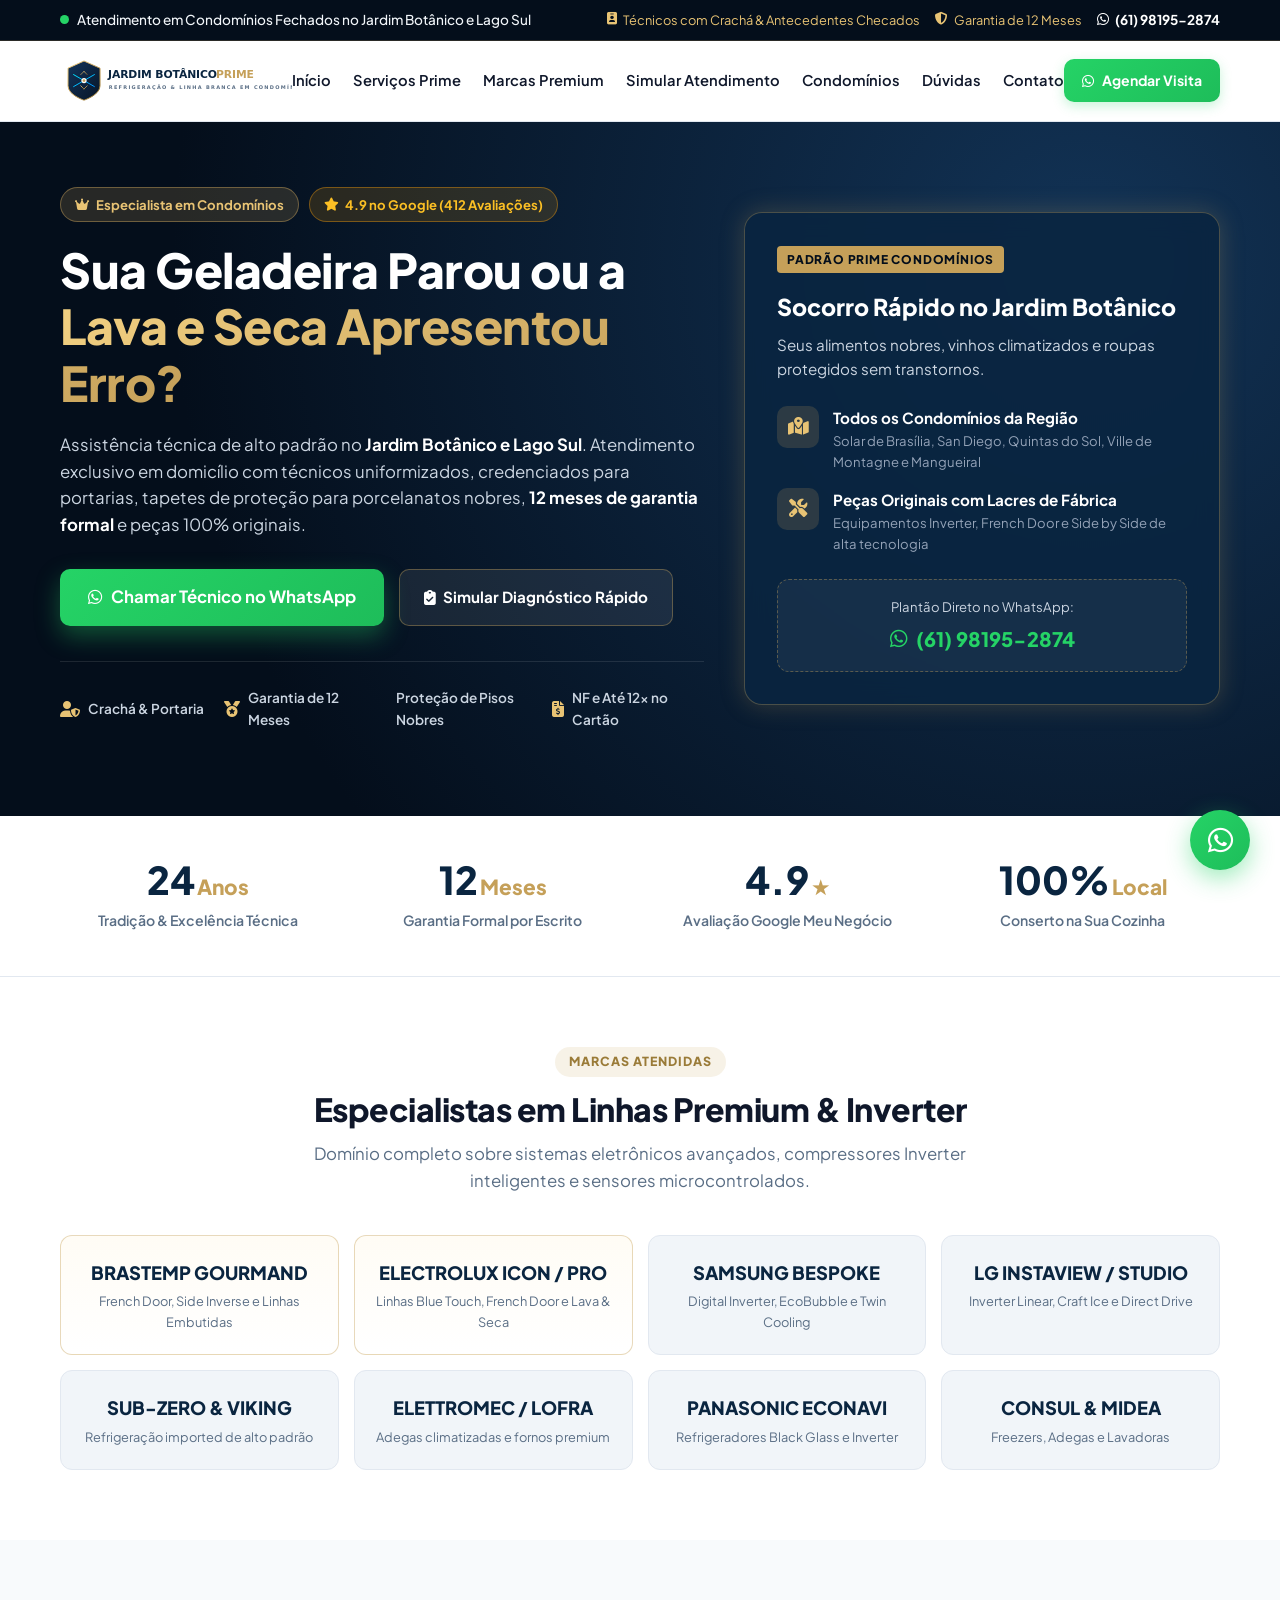
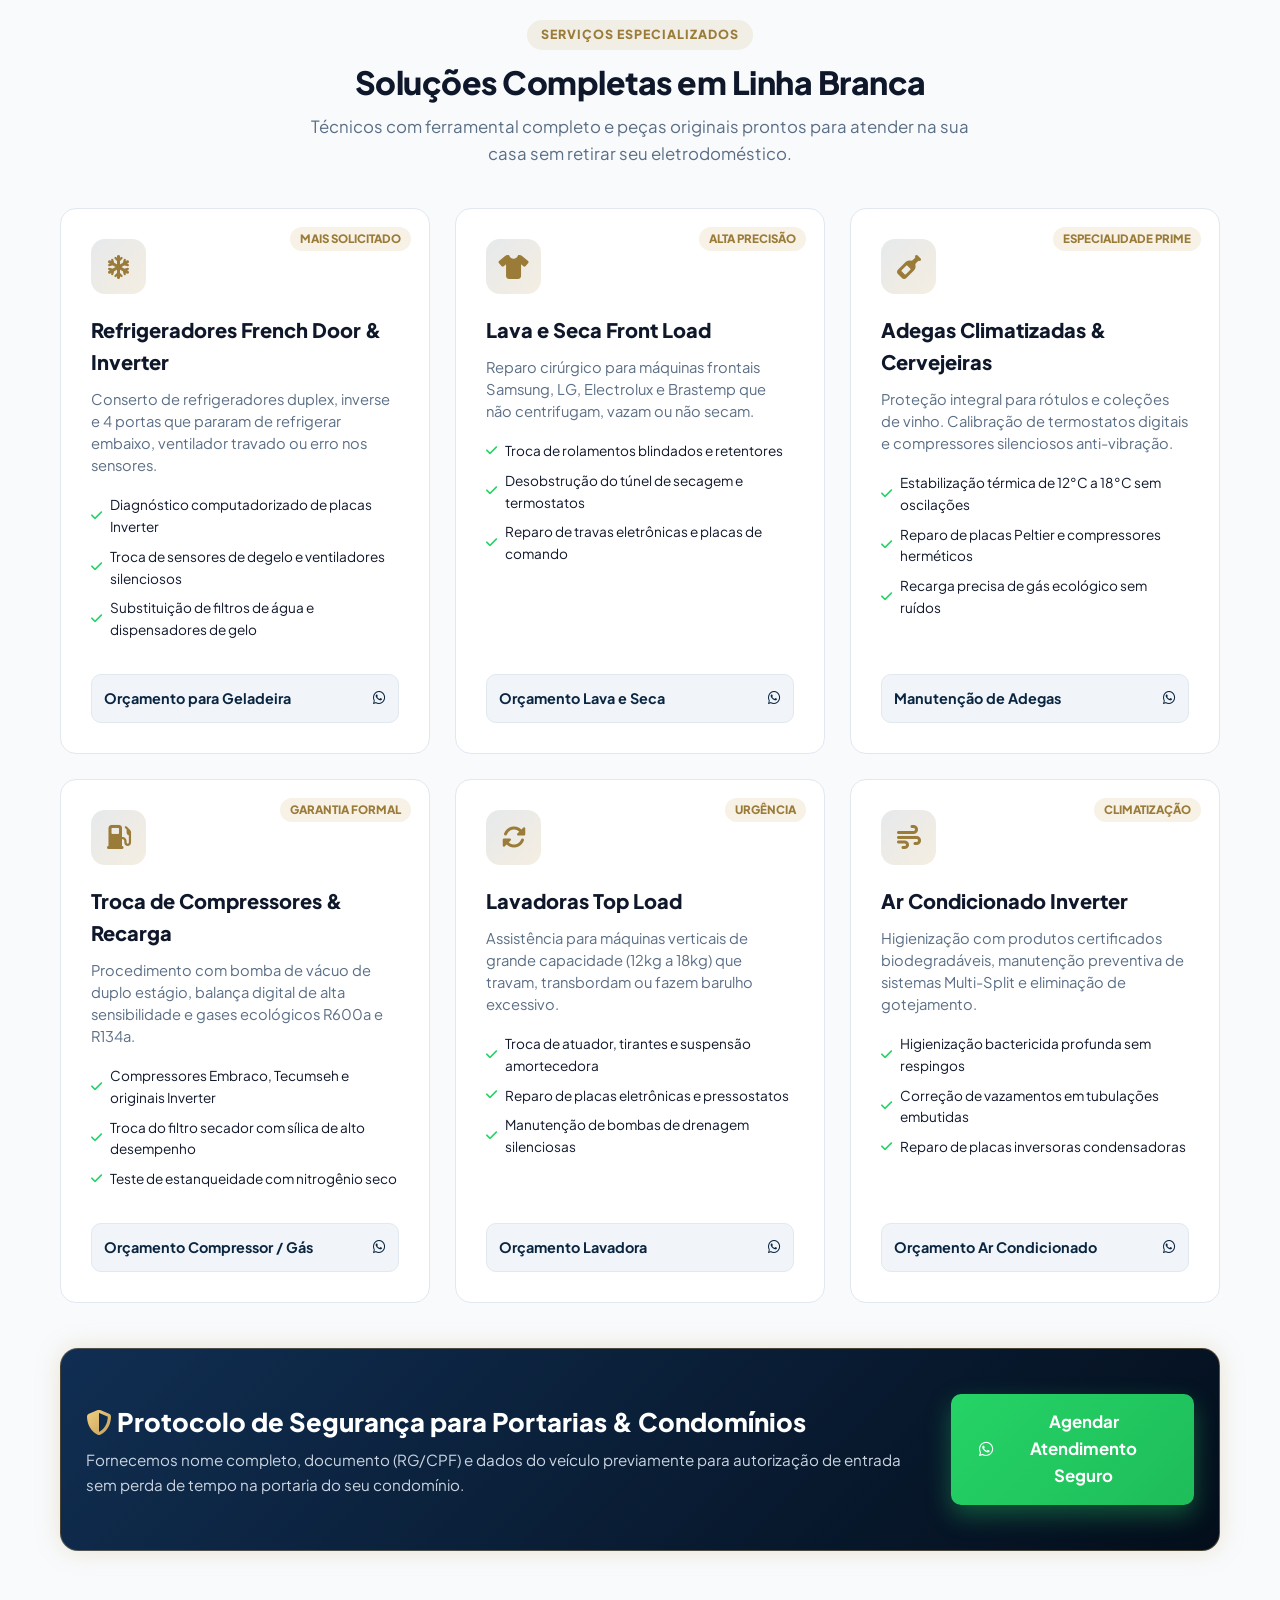
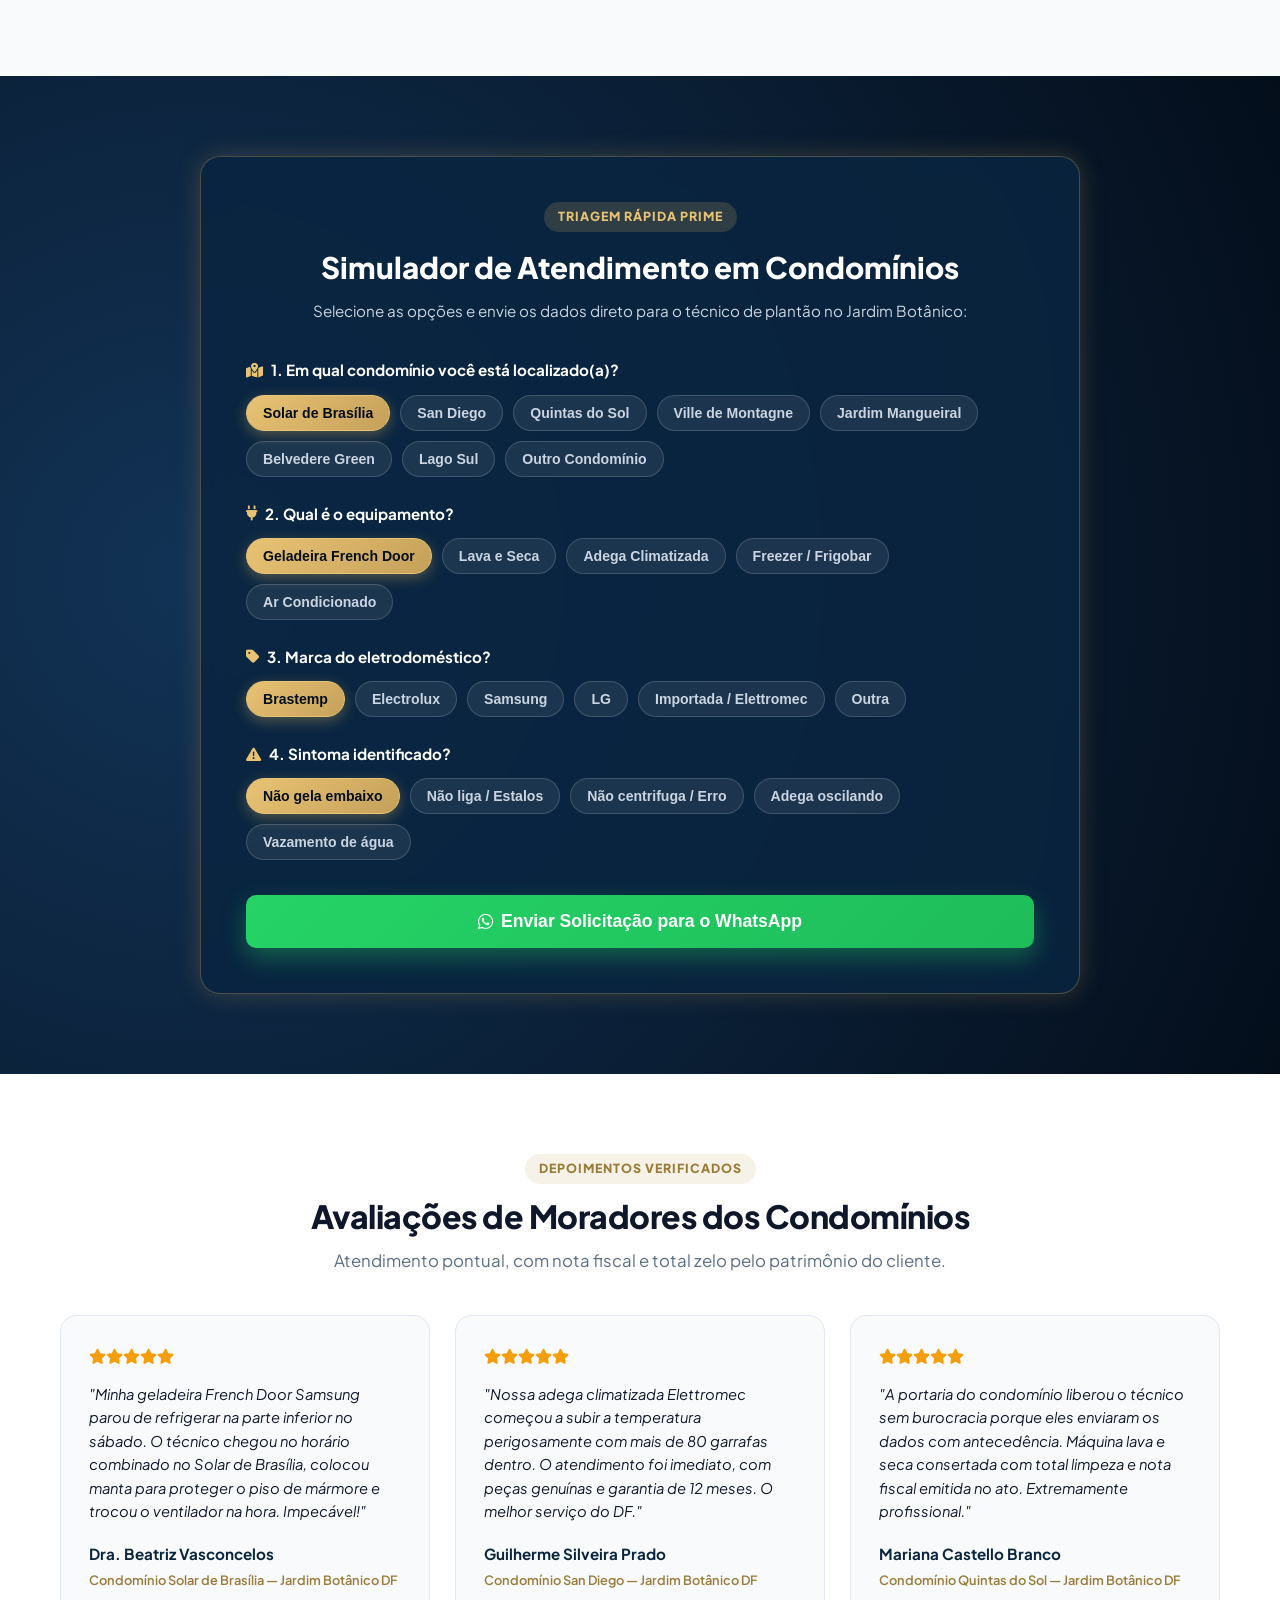
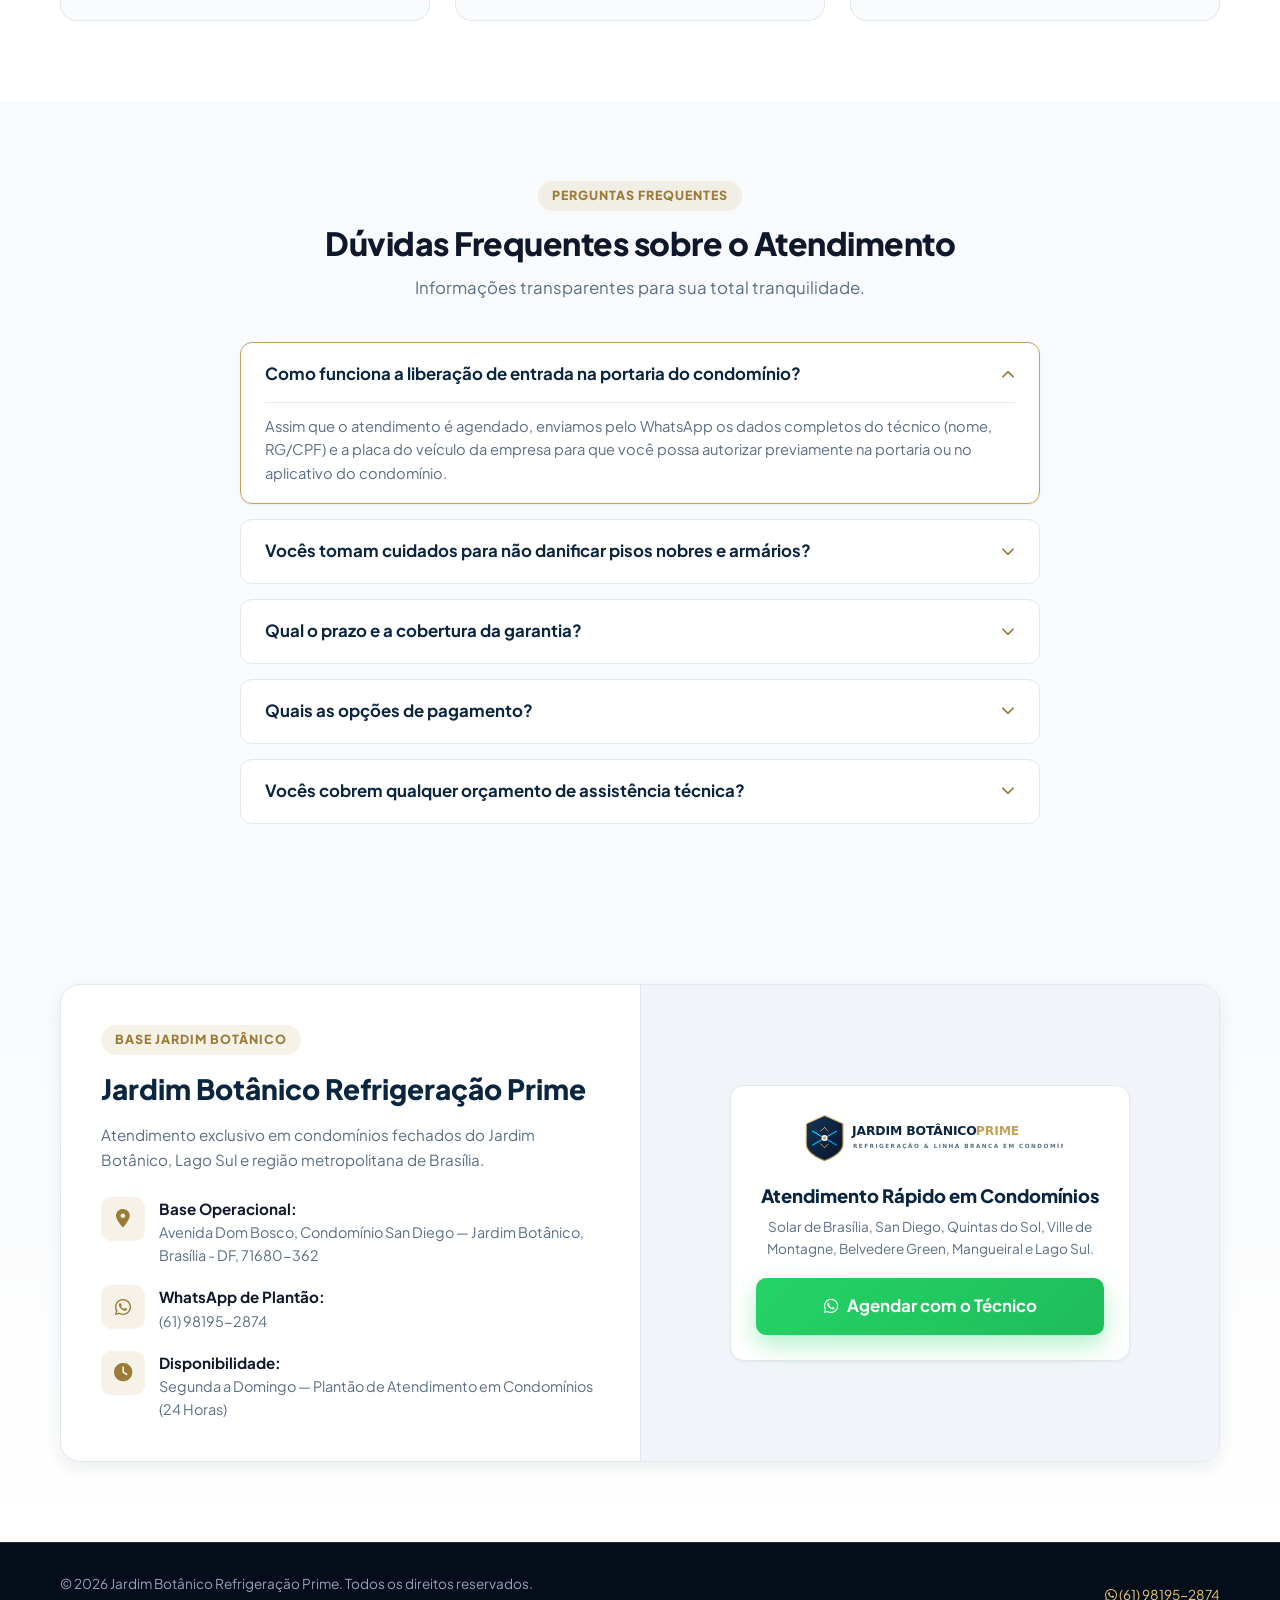
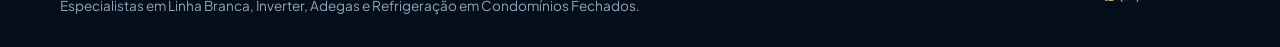
==== index.html @ 8e6607f9 "feat: site oficial Jardim Botanico Refrigeracao Prime" ====
<!DOCTYPE html>
<html lang="pt-BR">
<head>
  <meta charset="UTF-8" />
  <meta name="viewport" content="width=device-width, initial-scale=1.0" />

  <!-- Metatags de SEO Primárias -->
  <title>Jardim Botânico Refrigeração Prime — Conserto de Geladeiras e Lavadoras em Condomínios no DF</title>
  <meta name="description" content="Assistência técnica especializada em eletrodomésticos de alto padrão e linha branca nos condomínios do Jardim Botânico e Lago Sul. Refrigeradores French Door, Lava e Seca, Adegas e Inverter. Atendimento domiciliar com 12 meses de garantia!" />
  <meta name="keywords" content="conserto geladeira jardim botanico df, assistencia tecnica linha branca jardim botanico, conserto lava e seca solar de brasilia, conserto adega jardim botanico, assistencia brastemp gourmand brasilia, conserto samsung bespoke jardim botanico" />
  <meta name="author" content="Jardim Botânico Refrigeração Prime" />
  <meta name="robots" content="index, follow" />

  <!-- Canonical & Favicon -->
  <link rel="canonical" href="https://jardim-botanico-refrigeracao.vercel.app/" />
  <link rel="icon" type="image/svg+xml" href="assets/favicon.svg" />
  <link rel="apple-touch-icon" href="assets/favicon.svg" />

  <!-- Geo Localização para SEO Local no Jardim Botânico / Lago Sul / Brasília - DF -->
  <meta name="geo.region" content="BR-DF" />
  <meta name="geo.placename" content="Jardim Botânico, Brasília" />
  <meta name="geo.position" content="-15.8753;-47.8184" />
  <meta name="ICBM" content="-15.8753, -47.8184" />

  <!-- Open Graph / Redes Sociais -->
  <meta property="og:locale" content="pt_BR" />
  <meta property="og:type" content="business.business" />
  <meta property="og:title" content="Jardim Botânico Refrigeração Prime | Assistência Técnica em Condomínios" />
  <meta property="og:description" content="Atendimento exclusivo em condomínios fechados do Jardim Botânico e Lago Sul. Técnicos uniformizados com crachá, proteção de piso e 12 meses de garantia." />
  <meta property="og:url" content="https://jardim-botanico-refrigeracao.vercel.app/" />
  <meta property="og:site_name" content="Jardim Botânico Refrigeração Prime" />
  <meta property="og:image" content="https://jardim-botanico-refrigeracao.vercel.app/assets/logo.svg" />

  <!-- Google Fonts: Plus Jakarta Sans -->
  <link rel="preconnect" href="https://fonts.googleapis.com" />
  <link rel="preconnect" href="https://fonts.gstatic.com" crossorigin />
  <link href="https://fonts.googleapis.com/css2?family=Plus+Jakarta+Sans:wght@400;500;600;700;800;900&display=swap" rel="stylesheet" />

  <!-- Font Awesome Icons -->
  <link rel="stylesheet" href="https://cdnjs.cloudflare.com/ajax/libs/font-awesome/6.5.1/css/all.min.css" />

  <!-- Estilos Customizados -->
  <link rel="stylesheet" href="style.css" />

  <!-- Schema.org JSON-LD (SEO Local Estruturado) -->
  <script type="application/ld+json">
  {
    "@context": "https://schema.org",
    "@graph": [
      {
        "@type": "HomeAndConstructionBusiness",
        "@id": "https://jardim-botanico-refrigeracao.vercel.app/#business",
        "name": "Jardim Botânico Refrigeração Prime - Assistência Técnica Linha Branca",
        "alternateName": "Jardim Botânico Refrigeração",
        "image": "https://jardim-botanico-refrigeracao.vercel.app/assets/logo.svg",
        "logo": "https://jardim-botanico-refrigeracao.vercel.app/assets/logo.svg",
        "url": "https://jardim-botanico-refrigeracao.vercel.app/",
        "telephone": "+5561981952874",
        "priceRange": "$$$",
        "description": "Assistência técnica de linha branca e refrigeração de alto padrão com atendimento em domicílio nos condomínios fechados do Jardim Botânico, Solar de Brasília, San Diego, Quintas do Sol, Ville de Montagne, Jardim Mangueiral e Lago Sul.",
        "address": {
          "@type": "PostalAddress",
          "streetAddress": "Avenida Dom Bosco, Condomínio San Diego",
          "addressLocality": "Jardim Botânico",
          "addressRegion": "DF",
          "postalCode": "71680-362",
          "addressCountry": "BR"
        },
        "geo": {
          "@type": "GeoCoordinates",
          "latitude": -15.8753,
          "longitude": -47.8184
        },
        "openingHoursSpecification": [
          {
            "@type": "OpeningHoursSpecification",
            "dayOfWeek": ["Monday", "Tuesday", "Wednesday", "Thursday", "Friday", "Saturday", "Sunday"],
            "opens": "00:00",
            "closes": "23:59"
          }
        ],
        "areaServed": [
          { "@type": "AdministrativeArea", "name": "Jardim Botânico" },
          { "@type": "AdministrativeArea", "name": "Lago Sul" },
          { "@type": "AdministrativeArea", "name": "Jardim Mangueiral" },
          { "@type": "AdministrativeArea", "name": "Tororó" },
          { "@type": "AdministrativeArea", "name": "Altiplano Leste" },
          { "@type": "AdministrativeArea", "name": "São Sebastião" }
        ],
        "aggregateRating": {
          "@type": "AggregateRating",
          "ratingValue": "4.9",
          "reviewCount": "412"
        }
      }
    ]
  }
  </script>
</head>
<body>

  <!-- Top Bar -->
  <div class="top-bar">
    <div class="container top-bar-inner">
      <div class="top-bar-left">
        <span class="live-pulse"></span>
        <span>Atendimento em Condomínios Fechados no Jardim Botânico e Lago Sul</span>
      </div>
      <div class="top-bar-right">
        <span class="top-badge"><i class="fas fa-id-badge"></i> Técnicos com Crachá & Antecedentes Checados</span>
        <span class="top-badge"><i class="fas fa-shield-alt"></i> Garantia de 12 Meses</span>
        <a href="https://wa.me/5561981952874?text=Ol%C3%A1%2C%20Jardim%20Bot%C3%A2nico%20Refrigera%C3%A7%C3%A3o!%20Vim%20pelo%20site%20e%20gostaria%20de%20um%20or%C3%A7amento%20para%20minha%20resid%C3%AAncia." target="_blank" class="top-phone">
          <i class="fab fa-whatsapp"></i> (61) 98195-2874
        </a>
      </div>
    </div>
  </div>

  <!-- Header -->
  <header id="header" class="header">
    <div class="container header-inner">
      <a href="#inicio" class="logo-link">
        <img src="assets/logo.svg" alt="Logo Jardim Botânico Refrigeração Prime" class="logo-img" />
      </a>

      <nav class="nav-menu" id="navMenu">
        <a href="#inicio" class="nav-link">Início</a>
        <a href="#servicos" class="nav-link">Serviços Prime</a>
        <a href="#marcas" class="nav-link">Marcas Premium</a>
        <a href="#diagnostico" class="nav-link">Simular Atendimento</a>
        <a href="#depoimentos" class="nav-link">Condomínios</a>
        <a href="#faq" class="nav-link">Dúvidas</a>
        <a href="#contato" class="nav-link">Contato</a>
      </nav>

      <div class="header-action">
        <a href="https://wa.me/5561981952874?text=Ol%C3%A1%2C%20gostaria%20de%20solicitar%20uma%20visita%20t%C3%A9cnica%20no%20meu%20condom%C3%ADnio%20no%20Jardim%20Bot%C3%A2nico." target="_blank" rel="noopener" class="btn btn-whatsapp-header">
          <i class="fab fa-whatsapp"></i>
          <span>Agendar Visita</span>
        </a>
        <button class="mobile-toggle" id="mobileToggle" aria-label="Abrir menu de navegação">
          <i class="fas fa-bars"></i>
        </button>
      </div>
    </div>
  </header>

  <main>
    <!-- Hero Section -->
    <section id="inicio" class="hero-section">
      <div class="container hero-container">
        <div class="hero-content">
          <div class="hero-badges">
            <span class="badge badge-gold"><i class="fas fa-crown"></i> Especialista em Condomínios</span>
            <span class="badge badge-star"><i class="fas fa-star"></i> 4.9 no Google (412 Avaliações)</span>
          </div>

          <h1 class="hero-title">
            Sua Geladeira Parou ou a <br />
            <span class="text-gold">Lava e Seca Apresentou Erro?</span>
          </h1>

          <p class="hero-subtitle">
            Assistência técnica de alto padrão no <strong>Jardim Botânico e Lago Sul</strong>. Atendimento exclusivo em domicílio com técnicos uniformizados, credenciados para portarias, tapetes de proteção para porcelanatos nobres, <strong>12 meses de garantia formal</strong> e peças 100% originais.
          </p>

          <div class="hero-ctas">
            <a href="https://wa.me/5561981952874?text=Ol%C3%A1!%20Preciso%20de%20assist%C3%AAncia%20t%C3%A9cnica%20em%20condom%C3%ADnio%20no%20Jardim%20Bot%C3%A2nico-DF.%20Poderia%20me%20atender%20hoje%3F" target="_blank" rel="noopener" class="btn btn-primary-wa pulse-btn">
              <i class="fab fa-whatsapp"></i>
              <span>Chamar Técnico no WhatsApp</span>
            </a>
            <a href="#diagnostico" class="btn btn-secondary-outline">
              <i class="fas fa-clipboard-check"></i>
              <span>Simular Diagnóstico Rápido</span>
            </a>
          </div>

          <div class="hero-guarantees">
            <div class="guarantee-item"><i class="fas fa-user-shield"></i><span>Crachá & Portaria</span></div>
            <div class="guarantee-item"><i class="fas fa-medal"></i><span>Garantia de 12 Meses</span></div>
            <div class="guarantee-item"><i class="fas fa-sparkles"></i><span>Proteção de Pisos Nobres</span></div>
            <div class="guarantee-item"><i class="fas fa-file-invoice-dollar"></i><span>NF e Até 12x no Cartão</span></div>
          </div>
        </div>

        <div class="hero-card-wrapper">
          <div class="quick-contact-card">
            <span class="brand-chip">PADRÃO PRIME CONDOMÍNIOS</span>
            <h3>Socorro Rápido no Jardim Botânico</h3>
            <p>Seus alimentos nobres, vinhos climatizados e roupas protegidos sem transtornos.</p>
            <div class="quick-features">
              <div class="q-feat">
                <div class="q-icon"><i class="fas fa-map-marked-alt"></i></div>
                <div><strong>Todos os Condomínios da Região</strong><p>Solar de Brasília, San Diego, Quintas do Sol, Ville de Montagne e Mangueiral</p></div>
              </div>
              <div class="q-feat">
                <div class="q-icon"><i class="fas fa-tools"></i></div>
                <div><strong>Peças Originais com Lacres de Fábrica</strong><p>Equipamentos Inverter, French Door e Side by Side de alta tecnologia</p></div>
              </div>
            </div>
            <div class="quick-phone-box">
              <span>Plantão Direto no WhatsApp:</span>
              <a href="https://wa.me/5561981952874?text=Ol%C3%A1%2C%20preciso%20de%20atendimento%20express%20no%20Jardim%20Bot%C3%A2nico-DF." target="_blank" class="quick-phone-number">
                <i class="fab fa-whatsapp"></i> (61) 98195-2874
              </a>
            </div>
          </div>
        </div>
      </div>
    </section>

    <!-- Métricas -->
    <section class="metrics-bar">
      <div class="container metrics-grid">
        <div class="metric-box">
          <span class="metric-num">24</span><span class="metric-unit">Anos</span>
          <p class="metric-label">Tradição & Excelência Técnica</p>
        </div>
        <div class="metric-box">
          <span class="metric-num">12</span><span class="metric-unit">Meses</span>
          <p class="metric-label">Garantia Formal por Escrito</p>
        </div>
        <div class="metric-box">
          <span class="metric-num">4.9</span><span class="metric-unit">★</span>
          <p class="metric-label">Avaliação Google Meu Negócio</p>
        </div>
        <div class="metric-box">
          <span class="metric-num">100%</span><span class="metric-unit">Local</span>
          <p class="metric-label">Conserto na Sua Cozinha</p>
        </div>
      </div>
    </section>

    <!-- Marcas Especializadas -->
    <section id="marcas" class="brands-section">
      <div class="container">
        <div class="section-header text-center">
          <span class="section-tag">Marcas Atendidas</span>
          <h2 class="section-title">Especialistas em Linhas Premium & Inverter</h2>
          <p class="section-desc">Domínio completo sobre sistemas eletrônicos avançados, compressores Inverter inteligentes e sensores microcontrolados.</p>
        </div>
        <div class="brands-grid">
          <div class="brand-card featured-brand">
            <h3>BRASTEMP GOURMAND</h3>
            <p>French Door, Side Inverse e Linhas Embutidas</p>
          </div>
          <div class="brand-card featured-brand">
            <h3>ELECTROLUX ICON / PRO</h3>
            <p>Linhas Blue Touch, French Door e Lava & Seca</p>
          </div>
          <div class="brand-card">
            <h3>SAMSUNG BESPOKE</h3>
            <p>Digital Inverter, EcoBubble e Twin Cooling</p>
          </div>
          <div class="brand-card">
            <h3>LG INSTAVIEW / STUDIO</h3>
            <p>Inverter Linear, Craft Ice e Direct Drive</p>
          </div>
          <div class="brand-card">
            <h3>SUB-ZERO & VIKING</h3>
            <p>Refrigeração imported de alto padrão</p>
          </div>
          <div class="brand-card">
            <h3>ELETTROMEC / LOFRA</h3>
            <p>Adegas climatizadas e fornos premium</p>
          </div>
          <div class="brand-card">
            <h3>PANASONIC ECONAVI</h3>
            <p>Refrigeradores Black Glass e Inverter</p>
          </div>
          <div class="brand-card">
            <h3>CONSUL & MIDEA</h3>
            <p>Freezers, Adegas e Lavadoras</p>
          </div>
        </div>
      </div>
    </section>

    <!-- Serviços Prime -->
    <section id="servicos" class="services-section">
      <div class="container">
        <div class="section-header text-center">
          <span class="section-tag">Serviços Especializados</span>
          <h2 class="section-title">Soluções Completas em Linha Branca</h2>
          <p class="section-desc">Técnicos com ferramental completo e peças originais prontos para atender na sua casa sem retirar seu eletrodoméstico.</p>
        </div>

        <div class="services-grid">
          <!-- 1. Geladeiras French Door & Inverter -->
          <div class="service-card">
            <span class="service-badge">Mais Solicitado</span>
            <div class="service-icon-box"><i class="fas fa-snowflake"></i></div>
            <h3 class="service-name">Refrigeradores French Door & Inverter</h3>
            <p class="service-text">Conserto de refrigeradores duplex, inverse e 4 portas que pararam de refrigerar embaixo, ventilador travado ou erro nos sensores.</p>
            <ul class="service-list">
              <li><i class="fas fa-check"></i> Diagnóstico computadorizado de placas Inverter</li>
              <li><i class="fas fa-check"></i> Troca de sensores de degelo e ventiladores silenciosos</li>
              <li><i class="fas fa-check"></i> Substituição de filtros de água e dispensadores de gelo</li>
            </ul>
            <a href="https://wa.me/5561981952874?text=Ol%C3%A1!%20Preciso%20de%20conserto%20para%20minha%20GELADEIRA%20no%20Jardim%20Bot%C3%A2nico-DF.%20Poderia%20me%20passar%20um%20or%C3%A7amento%3F" target="_blank" class="btn btn-service-wa">
              <span>Orçamento para Geladeira</span><i class="fab fa-whatsapp"></i>
            </a>
          </div>

          <!-- 2. Lava e Seca Frontal -->
          <div class="service-card">
            <span class="service-badge">Alta Precisão</span>
            <div class="service-icon-box"><i class="fas fa-tshirt"></i></div>
            <h3 class="service-name">Lava e Seca Front Load</h3>
            <p class="service-text">Reparo cirúrgico para máquinas frontais Samsung, LG, Electrolux e Brastemp que não centrifugam, vazam ou não secam.</p>
            <ul class="service-list">
              <li><i class="fas fa-check"></i> Troca de rolamentos blindados e retentores</li>
              <li><i class="fas fa-check"></i> Desobstrução do túnel de secagem e termostatos</li>
              <li><i class="fas fa-check"></i> Reparo de travas eletrônicas e placas de comando</li>
            </ul>
            <a href="https://wa.me/5561981952874?text=Ol%C3%A1!%20Preciso%20de%20conserto%20para%20minha%20LAVA%20E%20SECA%20no%20Jardim%20Bot%C3%A2nico-DF." target="_blank" class="btn btn-service-wa">
              <span>Orçamento Lava e Seca</span><i class="fab fa-whatsapp"></i>
            </a>
          </div>

          <!-- 3. Adegas Climatizadas & Frigobares -->
          <div class="service-card">
            <span class="service-badge">Especialidade Prime</span>
            <div class="service-icon-box"><i class="fas fa-wine-bottle"></i></div>
            <h3 class="service-name">Adegas Climatizadas & Cervejeiras</h3>
            <p class="service-text">Proteção integral para rótulos e coleções de vinho. Calibração de termostatos digitais e compressores silenciosos anti-vibração.</p>
            <ul class="service-list">
              <li><i class="fas fa-check"></i> Estabilização térmica de 12°C a 18°C sem oscilações</li>
              <li><i class="fas fa-check"></i> Reparo de placas Peltier e compressores herméticos</li>
              <li><i class="fas fa-check"></i> Recarga precisa de gás ecológico sem ruídos</li>
            </ul>
            <a href="https://wa.me/5561981952874?text=Ol%C3%A1!%20Preciso%20de%20manuten%C3%A7%C3%A3o%20urgente%20para%20minha%20ADEGA%20CLIMATIZADA%20no%20Jardim%20Bot%C3%A2nico-DF." target="_blank" class="btn btn-service-wa">
              <span>Manutenção de Adegas</span><i class="fab fa-whatsapp"></i>
            </a>
          </div>

          <!-- 4. Troca de Compressor & Carga de Gás -->
          <div class="service-card">
            <span class="service-badge">Garantia Formal</span>
            <div class="service-icon-box"><i class="fas fa-gas-pump"></i></div>
            <h3 class="service-name">Troca de Compressores & Recarga</h3>
            <p class="service-text">Procedimento com bomba de vácuo de duplo estágio, balança digital de alta sensibilidade e gases ecológicos R600a e R134a.</p>
            <ul class="service-list">
              <li><i class="fas fa-check"></i> Compressores Embraco, Tecumseh e originais Inverter</li>
              <li><i class="fas fa-check"></i> Troca do filtro secador com sílica de alto desempenho</li>
              <li><i class="fas fa-check"></i> Teste de estanqueidade com nitrogênio seco</li>
            </ul>
            <a href="https://wa.me/5561981952874?text=Ol%C3%A1!%20Gostaria%20de%20um%20or%C3%A7amento%20para%20TROCA%20DE%20COMPRESSOR%20%2F%20G%C3%81S%20no%20Jardim%20Bot%C3%A2nico." target="_blank" class="btn btn-service-wa">
              <span>Orçamento Compressor / Gás</span><i class="fab fa-whatsapp"></i>
            </a>
          </div>

          <!-- 5. Máquinas de Lavar Tradicionais -->
          <div class="service-card">
            <span class="service-badge">Urgência</span>
            <div class="service-icon-box"><i class="fas fa-sync-alt"></i></div>
            <h3 class="service-name">Lavadoras Top Load</h3>
            <p class="service-text">Assistência para máquinas verticais de grande capacidade (12kg a 18kg) que travam, transbordam ou fazem barulho excessivo.</p>
            <ul class="service-list">
              <li><i class="fas fa-check"></i> Troca de atuador, tirantes e suspensão amortecedora</li>
              <li><i class="fas fa-check"></i> Reparo de placas eletrônicas e pressostatos</li>
              <li><i class="fas fa-check"></i> Manutenção de bombas de drenagem silenciosas</li>
            </ul>
            <a href="https://wa.me/5561981952874?text=Ol%C3%A1!%20Preciso%20de%20conserto%20para%20minha%20M%C3%81QUINA%20DE%20LAVAR%20no%20Jardim%20Bot%C3%A2nico-DF." target="_blank" class="btn btn-service-wa">
              <span>Orçamento Lavadora</span><i class="fab fa-whatsapp"></i>
            </a>
          </div>

          <!-- 6. Ar Condicionado & Climatização -->
          <div class="service-card">
            <span class="service-badge">Climatização</span>
            <div class="service-icon-box"><i class="fas fa-wind"></i></div>
            <h3 class="service-name">Ar Condicionado Inverter</h3>
            <p class="service-text">Higienização com produtos certificados biodegradáveis, manutenção preventiva de sistemas Multi-Split e eliminação de gotejamento.</p>
            <ul class="service-list">
              <li><i class="fas fa-check"></i> Higienização bactericida profunda sem respingos</li>
              <li><i class="fas fa-check"></i> Correção de vazamentos em tubulações embutidas</li>
              <li><i class="fas fa-check"></i> Reparo de placas inversoras condensadoras</li>
            </ul>
            <a href="https://wa.me/5561981952874?text=Ol%C3%A1!%20Preciso%20de%20higieniza%C3%A7%C3%A3o%20e%20manuten%C3%A7%C3%A3o%20de%20AR%20CONDICIONADO%20no%20Jardim%20Bot%C3%A2nico-DF." target="_blank" class="btn btn-service-wa">
              <span>Orçamento Ar Condicionado</span><i class="fab fa-whatsapp"></i>
            </a>
          </div>
        </div>

        <!-- Banner Exclusivo Condomínios -->
        <div class="condo-banner">
          <div class="condo-banner-inner">
            <div>
              <h3><i class="fas fa-shield-alt text-gold"></i> Protocolo de Segurança para Portarias & Condomínios</h3>
              <p>Fornecemos nome completo, documento (RG/CPF) e dados do veículo previamente para autorização de entrada sem perda de tempo na portaria do seu condomínio.</p>
            </div>
            <a href="https://wa.me/5561981952874?text=Ol%C3%A1!%20Gostaria%20de%20agendar%20uma%20visita%20t%C3%A9cnica%20no%20meu%20condom%C3%ADnio%20no%20Jardim%20Bot%C3%A2nico-DF." target="_blank" class="btn btn-primary-wa pulse-btn">
              <i class="fab fa-whatsapp"></i> Agendar Atendimento Seguro
            </a>
          </div>
        </div>
      </div>
    </section>

    <!-- Simulador de Diagnóstico para Condomínios -->
    <section id="diagnostico" class="diagnosis-section">
      <div class="container">
        <div class="diagnosis-card">
          <div class="diagnosis-header">
            <span class="section-tag-light">Triagem Rápida Prime</span>
            <h2>Simulador de Atendimento em Condomínios</h2>
            <p>Selecione as opções e envie os dados direto para o técnico de plantão no Jardim Botânico:</p>
          </div>

          <form id="diagnosisForm" class="diagnosis-form" onsubmit="return false;">
            <!-- 1. Condomínio -->
            <div class="form-group">
              <label class="form-label"><i class="fas fa-map-marked-alt"></i> 1. Em qual condomínio você está localizado(a)?</label>
              <div class="pill-group" data-group="condominio">
                <button type="button" class="pill-btn active" data-val="Solar de Brasília">Solar de Brasília</button>
                <button type="button" class="pill-btn" data-val="San Diego">San Diego</button>
                <button type="button" class="pill-btn" data-val="Quintas do Sol">Quintas do Sol</button>
                <button type="button" class="pill-btn" data-val="Ville de Montagne">Ville de Montagne</button>
                <button type="button" class="pill-btn" data-val="Jardim Mangueiral">Jardim Mangueiral</button>
                <button type="button" class="pill-btn" data-val="Belvedere Green">Belvedere Green</button>
                <button type="button" class="pill-btn" data-val="Lago Sul (QI / QL)">Lago Sul</button>
                <button type="button" class="pill-btn" data-val="Outro Condomínio no JB">Outro Condomínio</button>
              </div>
            </div>

            <!-- 2. Aparelho -->
            <div class="form-group">
              <label class="form-label"><i class="fas fa-plug"></i> 2. Qual é o equipamento?</label>
              <div class="pill-group" data-group="aparelho">
                <button type="button" class="pill-btn active" data-val="Refrigerador French Door / Inverter">Geladeira French Door</button>
                <button type="button" class="pill-btn" data-val="Máquina Lava e Seca">Lava e Seca</button>
                <button type="button" class="pill-btn" data-val="Adega Climatizada">Adega Climatizada</button>
                <button type="button" class="pill-btn" data-val="Freezer / Frigobar">Freezer / Frigobar</button>
                <button type="button" class="pill-btn" data-val="Ar Condicionado Inverter">Ar Condicionado</button>
              </div>
            </div>

            <!-- 3. Marca -->
            <div class="form-group">
              <label class="form-label"><i class="fas fa-tag"></i> 3. Marca do eletrodoméstico?</label>
              <div class="pill-group" data-group="marca">
                <button type="button" class="pill-btn active" data-val="Brastemp Gourmand">Brastemp</button>
                <button type="button" class="pill-btn" data-val="Electrolux Icon / Pro">Electrolux</button>
                <button type="button" class="pill-btn" data-val="Samsung Bespoke / Inverter">Samsung</button>
                <button type="button" class="pill-btn" data-val="LG Studio / InstaView">LG</button>
                <button type="button" class="pill-btn" data-val="Sub-Zero / Viking / Elettromec">Importada / Elettromec</button>
                <button type="button" class="pill-btn" data-val="Outra Marca">Outra</button>
              </div>
            </div>

            <!-- 4. Defeito -->
            <div class="form-group">
              <label class="form-label"><i class="fas fa-exclamation-triangle"></i> 4. Sintoma identificado?</label>
              <div class="pill-group" data-group="defeito">
                <button type="button" class="pill-btn active" data-val="Não está gelando na parte de baixo">Não gela embaixo</button>
                <button type="button" class="pill-btn" data-val="Não liga / Motor apenas estalando">Não liga / Estalos</button>
                <button type="button" class="pill-btn" data-val="Não centrifuga / Erro no painel">Não centrifuga / Erro</button>
                <button type="button" class="pill-btn" data-val="Adega com temperatura oscilando">Adega oscilando</button>
                <button type="button" class="pill-btn" data-val="Vazamento de água no piso">Vazamento de água</button>
              </div>
            </div>

            <div class="form-submit-box">
              <button type="button" id="btnEnviarDiagnostico" class="btn btn-submit-wa pulse-btn">
                <i class="fab fa-whatsapp"></i>
                <span>Enviar Solicitação para o WhatsApp</span>
              </button>
            </div>
          </form>
        </div>
      </div>
    </section>

    <!-- Depoimentos Reais / Condomínios -->
    <section id="depoimentos" class="testimonials-section">
      <div class="container">
        <div class="section-header text-center">
          <span class="section-tag">Depoimentos Verificados</span>
          <h2 class="section-title">Avaliações de Moradores dos Condomínios</h2>
          <p class="section-desc">Atendimento pontual, com nota fiscal e total zelo pelo patrimônio do cliente.</p>
        </div>

        <div class="testimonials-grid">
          <div class="testimonial-card">
            <div class="test-stars"><i class="fas fa-star"></i><i class="fas fa-star"></i><i class="fas fa-star"></i><i class="fas fa-star"></i><i class="fas fa-star"></i></div>
            <p class="test-text">"Minha geladeira French Door Samsung parou de refrigerar na parte inferior no sábado. O técnico chegou no horário combinado no Solar de Brasília, colocou manta para proteger o piso de mármore e trocou o ventilador na hora. Impecável!"</p>
            <div class="test-author">
              <strong>Dra. Beatriz Vasconcelos</strong>
              <span>Condomínio Solar de Brasília — Jardim Botânico DF</span>
            </div>
          </div>

          <div class="testimonial-card">
            <div class="test-stars"><i class="fas fa-star"></i><i class="fas fa-star"></i><i class="fas fa-star"></i><i class="fas fa-star"></i><i class="fas fa-star"></i></div>
            <p class="test-text">"Nossa adega climatizada Elettromec começou a subir a temperatura perigosamente com mais de 80 garrafas dentro. O atendimento foi imediato, com peças genuínas e garantia de 12 meses. O melhor serviço do DF."</p>
            <div class="test-author">
              <strong>Guilherme Silveira Prado</strong>
              <span>Condomínio San Diego — Jardim Botânico DF</span>
            </div>
          </div>

          <div class="testimonial-card">
            <div class="test-stars"><i class="fas fa-star"></i><i class="fas fa-star"></i><i class="fas fa-star"></i><i class="fas fa-star"></i><i class="fas fa-star"></i></div>
            <p class="test-text">"A portaria do condomínio liberou o técnico sem burocracia porque eles enviaram os dados com antecedência. Máquina lava e seca consertada com total limpeza e nota fiscal emitida no ato. Extremamente profissional."</p>
            <div class="test-author">
              <strong>Mariana Castello Branco</strong>
              <span>Condomínio Quintas do Sol — Jardim Botânico DF</span>
            </div>
          </div>
        </div>
      </div>
    </section>

    <!-- FAQ Accordion -->
    <section id="faq" class="faq-section">
      <div class="container">
        <div class="section-header text-center">
          <span class="section-tag">Perguntas Frequentes</span>
          <h2 class="section-title">Dúvidas Frequentes sobre o Atendimento</h2>
          <p class="section-desc">Informações transparentes para sua total tranquilidade.</p>
        </div>

        <div class="faq-wrapper">
          <details class="faq-item" open>
            <summary>Como funciona a liberação de entrada na portaria do condomínio?</summary>
            <p>Assim que o atendimento é agendado, enviamos pelo WhatsApp os dados completos do técnico (nome, RG/CPF) e a placa do veículo da empresa para que você possa autorizar previamente na portaria ou no aplicativo do condomínio.</p>
          </details>

          <details class="faq-item">
            <summary>Vocês tomam cuidados para não danificar pisos nobres e armários?</summary>
            <p>Sim! Nossos técnicos utilizam tapetes acolchoados de proteção e calçados especiais para garantir que pisos de porcelanato, mármore ou madeira nobre, além de bancadas de quartzo/Silestone, permaneçam intactos durante o conserto.</p>
          </details>

          <details class="faq-item">
            <summary>Qual o prazo e a cobertura da garantia?</summary>
            <p>Oferecemos até 12 meses de garantia formal por escrito para as peças substituídas e serviços executados, acompanhado de termo formal de garantia e nota fiscal.</p>
          </details>

          <details class="faq-item">
            <summary>Quais as opções de pagamento?</summary>
            <p>Aceitamos cartões de crédito (parcelamento em até 12x), cartões de débito, PIX e transferência bancária. O pagamento é realizado somente após a conclusão e validação do funcionamento do seu eletrodoméstico.</p>
          </details>

          <details class="faq-item">
            <summary>Vocês cobrem qualquer orçamento de assistência técnica?</summary>
            <p>Sim! Cobrimos orçamentos comprovados de empresas registradas, assegurando o uso de peças genuínas de fábrica com nossa garantia estendida de 12 meses.</p>
          </details>
        </div>
      </div>
    </section>

    <!-- Contato e Localização -->
    <section id="contato" class="contact-section">
      <div class="container">
        <div class="contact-card">
          <div class="contact-info">
            <span class="section-tag">Base Jardim Botânico</span>
            <h2>Jardim Botânico Refrigeração Prime</h2>
            <p>Atendimento exclusivo em condomínios fechados do Jardim Botânico, Lago Sul e região metropolitana de Brasília.</p>
            <div class="contact-details">
              <div class="contact-row">
                <div class="c-icon"><i class="fas fa-map-marker-alt"></i></div>
                <div>
                  <strong>Base Operacional:</strong>
                  <p>Avenida Dom Bosco, Condomínio San Diego — Jardim Botânico, Brasília - DF, 71680-362</p>
                </div>
              </div>
              <div class="contact-row">
                <div class="c-icon"><i class="fab fa-whatsapp"></i></div>
                <div>
                  <strong>WhatsApp de Plantão:</strong>
                  <p><a href="https://wa.me/5561981952874?text=Ol%C3%A1%2C%20Jardim%20Bot%C3%A2nico%20Refrigera%C3%A7%C3%A3o!%20Vim%20pelo%20site%20e%20gostaria%20de%20um%20or%C3%A7amento." target="_blank">(61) 98195-2874</a></p>
                </div>
              </div>
              <div class="contact-row">
                <div class="c-icon"><i class="fas fa-clock"></i></div>
                <div>
                  <strong>Disponibilidade:</strong>
                  <p>Segunda a Domingo — Plantão de Atendimento em Condomínios (24 Horas)</p>
                </div>
              </div>
            </div>
          </div>

          <div class="contact-map-wrapper">
            <div class="map-card-box">
              <img src="assets/logo.svg" alt="Logo Jardim Botânico Refrigeração Prime" class="map-logo-thumb" />
              <h4>Atendimento Rápido em Condomínios</h4>
              <p>Solar de Brasília, San Diego, Quintas do Sol, Ville de Montagne, Belvedere Green, Mangueiral e Lago Sul.</p>
              <a href="https://wa.me/5561981952874?text=Ol%C3%A1!%20Gostaria%20de%20agendar%20uma%20visita%20t%C3%A9cnica%20no%20meu%20condom%C3%ADnio%20hoje." target="_blank" class="btn btn-primary-wa btn-block">
                <i class="fab fa-whatsapp"></i> Agendar com o Técnico
              </a>
            </div>
          </div>
        </div>
      </div>
    </section>
  </main>

  <!-- Rodapé -->
  <footer class="footer">
    <div class="container footer-inner">
      <div>
        <p>&copy; 2026 Jardim Botânico Refrigeração Prime. Todos os direitos reservados.</p>
        <p>Especialistas em Linha Branca, Inverter, Adegas e Refrigeração em Condomínios Fechados.</p>
      </div>
      <div>
        <a href="https://wa.me/5561981952874?text=Ol%C3%A1%2C%20vim%20pelo%20site%20da%20Jardim%20Bot%C3%A2nico%20Refrigera%C3%A7%C3%A3o!" target="_blank" style="color: var(--gold-light);">
          <i class="fab fa-whatsapp"></i> (61) 98195-2874
        </a>
      </div>
    </div>
  </footer>

  <!-- Botão Flutuante do WhatsApp -->
  <a href="https://wa.me/5561981952874?text=Ol%C3%A1!%20Vim%20pelo%20site%20da%20Jardim%20Bot%C3%A2nico%20Refrigera%C3%A7%C3%A3o%20e%20gostaria%20de%20um%20or%C3%A7amento%20para%20minha%20resid%C3%AAncia." target="_blank" rel="noopener" class="floating-whatsapp" aria-label="Falar no WhatsApp com o técnico de plantão">
    <i class="fab fa-whatsapp"></i>
  </a>

  <!-- Barra Fixa Mobile Inferior -->
  <div class="mobile-sticky-bar">
    <a href="https://wa.me/5561981952874?text=Ol%C3%A1!%20Vim%20pelo%20site%20da%20Jardim%20Bot%C3%A2nico%20Refrigera%C3%A7%C3%A3o%20e%20preciso%20de%20atendimento%20urgente." target="_blank" class="btn btn-primary-wa pulse-btn">
      <i class="fab fa-whatsapp"></i> Solicitar Atendimento no WhatsApp
    </a>
  </div>

  <script src="script.js"></script>
</body>
</html>
---- style.css ----
/* ==========================================================================
   JARDIM BOTÂNICO REFRIGERAÇÃO PRIME - DESIGN SYSTEM & LUXURY TRUST
   Paleta: Midnight Navy (#0A2540), Platinum Cyan (#00A8FF), Champagne Gold (#C5A059), WhatsApp (#25D366)
   ========================================================================== */

:root {
  --primary: #0a2540;
  --primary-light: #00a8ff;
  --primary-dark: #06182c;
  --primary-deep: #040e1b;
  --gold: #c5a059;
  --gold-light: #e8c374;
  --gold-dark: #9a7b38;
  --secondary: #d92525;

  --bg-page: #f8fafc;
  --bg-white: #ffffff;
  --bg-subtle: #f1f5f9;
  --bg-dark: #0a2540;
  --bg-card-glass: rgba(10, 37, 64, 0.88);

  --text-main: #0f172a;
  --text-muted: #5a6e85;
  --text-light: #94a3b8;
  --text-white: #ffffff;

  --wa-green: #25d366;
  --wa-green-hover: #1ebd5a;
  --star-gold: #f59e0b;
  --border-color: #e2e8f0;
  --border-gold: rgba(197, 160, 89, 0.35);
  --border-ice: rgba(0, 168, 255, 0.3);

  --font-sans: 'Plus Jakarta Sans', system-ui, -apple-system, sans-serif;

  --shadow-sm: 0 1px 3px rgba(0, 0, 0, 0.05);
  --shadow-md: 0 6px 18px rgba(10, 37, 64, 0.08);
  --shadow-lg: 0 14px 36px rgba(10, 37, 64, 0.12);
  --shadow-gold: 0 0 25px rgba(197, 160, 89, 0.25);
  --shadow-wa: 0 10px 25px rgba(37, 211, 102, 0.35);

  --trans-fast: 0.2s ease;
  --trans-normal: 0.3s ease;
}

* {
  margin: 0;
  padding: 0;
  box-sizing: border-box;
}

html {
  scroll-behavior: smooth;
  font-size: 16px;
}

body {
  font-family: var(--font-sans);
  background-color: var(--bg-page);
  color: var(--text-main);
  line-height: 1.6;
  -webkit-font-smoothing: antialiased;
  padding-bottom: 70px;
}

@media (min-width: 992px) {
  body {
    padding-bottom: 0;
  }
}

a {
  text-decoration: none;
  color: inherit;
  transition: var(--trans-fast);
}

img {
  max-width: 100%;
  height: auto;
  display: block;
}

.container {
  width: 100%;
  max-width: 1200px;
  margin: 0 auto;
  padding: 0 20px;
}

.text-center { text-align: center; }
.text-gold {
  color: var(--gold);
  background: linear-gradient(135deg, #f2d082 0%, #c5a059 100%);
  -webkit-background-clip: text;
  -webkit-text-fill-color: transparent;
}
.text-cyan {
  color: var(--primary-light);
}

/* Top Bar */
.top-bar {
  background-color: var(--primary-deep);
  color: #cbd5e1;
  font-size: 0.85rem;
  padding: 9px 0;
  border-bottom: 1px solid rgba(197, 160, 89, 0.2);
}

.top-bar-inner {
  display: flex;
  justify-content: space-between;
  align-items: center;
  flex-wrap: wrap;
  gap: 10px;
}

.top-bar-left {
  display: flex;
  align-items: center;
  gap: 8px;
  color: #f1f5f9;
  font-weight: 500;
}

.live-pulse {
  width: 9px;
  height: 9px;
  background-color: var(--wa-green);
  border-radius: 50%;
  display: inline-block;
  box-shadow: 0 0 0 0 rgba(37, 211, 102, 0.7);
  animation: pulse-ring 1.8s infinite;
}

@keyframes pulse-ring {
  0% { box-shadow: 0 0 0 0 rgba(37, 211, 102, 0.7); }
  70% { box-shadow: 0 0 0 10px rgba(37, 211, 102, 0); }
  100% { box-shadow: 0 0 0 0 rgba(37, 211, 102, 0); }
}

.top-bar-right {
  display: flex;
  align-items: center;
  gap: 15px;
}

.top-badge {
  display: none;
  align-items: center;
  gap: 6px;
  font-size: 0.8rem;
  color: var(--gold-light);
}

@media (min-width: 768px) {
  .top-badge {
    display: inline-flex;
  }
}

.top-phone {
  color: #ffffff;
  font-weight: 700;
  display: inline-flex;
  align-items: center;
  gap: 6px;
}
.top-phone:hover {
  color: var(--gold-light);
}

/* Header */
.header {
  position: sticky;
  top: 0;
  left: 0;
  width: 100%;
  background-color: rgba(255, 255, 255, 0.98);
  backdrop-filter: blur(12px);
  z-index: 1000;
  border-bottom: 1px solid var(--border-color);
  transition: var(--trans-fast);
}

.header.scrolled {
  box-shadow: var(--shadow-md);
}

.header-inner {
  display: flex;
  justify-content: space-between;
  align-items: center;
  height: 80px;
}

.logo-link {
  display: flex;
  align-items: center;
  gap: 12px;
}

.logo-img {
  height: 48px;
  width: auto;
}

.nav-menu {
  display: none;
  align-items: center;
  gap: 22px;
}

@media (min-width: 992px) {
  .nav-menu {
    display: flex;
  }
}

.nav-link {
  font-size: 0.92rem;
  font-weight: 600;
  color: var(--text-main);
  padding: 6px 0;
}

.nav-link:hover {
  color: var(--gold-dark);
}

.header-action {
  display: flex;
  align-items: center;
  gap: 12px;
}

.btn {
  display: inline-flex;
  align-items: center;
  justify-content: center;
  gap: 8px;
  font-weight: 700;
  font-size: 0.95rem;
  padding: 12px 24px;
  border-radius: 10px;
  cursor: pointer;
  border: none;
  transition: var(--trans-normal);
  text-align: center;
}

.btn-whatsapp-header {
  background: linear-gradient(135deg, var(--wa-green) 0%, var(--wa-green-hover) 100%);
  color: #ffffff;
  padding: 10px 18px;
  font-size: 0.88rem;
  box-shadow: 0 4px 12px rgba(37, 211, 102, 0.25);
}
.btn-whatsapp-header:hover {
  transform: translateY(-2px);
  box-shadow: 0 6px 18px rgba(37, 211, 102, 0.35);
}

.mobile-toggle {
  display: flex;
  align-items: center;
  justify-content: center;
  width: 42px;
  height: 42px;
  background-color: var(--bg-subtle);
  border: 1px solid var(--border-color);
  border-radius: 8px;
  font-size: 1.2rem;
  color: var(--primary);
  cursor: pointer;
}

@media (min-width: 992px) {
  .mobile-toggle {
    display: none;
  }
}

.nav-menu.active {
  display: flex;
  flex-direction: column;
  position: absolute;
  top: 80px;
  left: 0;
  width: 100%;
  background: #ffffff;
  padding: 24px;
  box-shadow: 0 15px 35px rgba(0, 0, 0, 0.12);
  border-top: 1px solid var(--border-color);
  gap: 16px;
}

/* Hero Section */
.hero-section {
  position: relative;
  background: radial-gradient(circle at 85% 20%, #123356 0%, var(--primary-deep) 75%);
  color: #ffffff;
  padding: 65px 0 85px;
  overflow: hidden;
}

.hero-container {
  display: grid;
  grid-template-columns: 1fr;
  gap: 40px;
  align-items: center;
  position: relative;
  z-index: 2;
}

@media (min-width: 992px) {
  .hero-container {
    grid-template-columns: 1.15fr 0.85fr;
  }
}

.hero-badges {
  display: flex;
  flex-wrap: wrap;
  gap: 10px;
  margin-bottom: 20px;
}

.badge {
  display: inline-flex;
  align-items: center;
  gap: 6px;
  font-size: 0.82rem;
  font-weight: 700;
  padding: 6px 14px;
  border-radius: 30px;
}

.badge-gold {
  background: rgba(197, 160, 89, 0.18);
  color: var(--gold-light);
  border: 1px solid rgba(197, 160, 89, 0.45);
}

.badge-star {
  background: rgba(245, 158, 11, 0.15);
  color: #fbbf24;
  border: 1px solid rgba(245, 158, 11, 0.4);
}

.hero-title {
  font-size: 2.2rem;
  font-weight: 900;
  line-height: 1.18;
  margin-bottom: 20px;
  letter-spacing: -0.5px;
}

@media (min-width: 768px) {
  .hero-title {
    font-size: 3rem;
  }
}

.hero-subtitle {
  font-size: 1.05rem;
  color: #cbd5e1;
  line-height: 1.6;
  margin-bottom: 30px;
}

.hero-subtitle strong {
  color: #ffffff;
}

.hero-ctas {
  display: flex;
  flex-wrap: wrap;
  gap: 15px;
  margin-bottom: 35px;
}

.btn-primary-wa {
  background: linear-gradient(135deg, var(--wa-green) 0%, var(--wa-green-hover) 100%);
  color: #ffffff;
  font-size: 1.05rem;
  padding: 15px 28px;
  box-shadow: var(--shadow-wa);
  position: relative;
}

.pulse-btn {
  position: relative;
}

.pulse-btn::before {
  content: '';
  position: absolute;
  top: 0; left: 0; right: 0; bottom: 0;
  border-radius: inherit;
  box-shadow: 0 0 0 0 rgba(37, 211, 102, 0.7);
  animation: pulse-border 2s infinite;
}

@keyframes pulse-border {
  0% { box-shadow: 0 0 0 0 rgba(37, 211, 102, 0.7); }
  70% { box-shadow: 0 0 0 14px rgba(37, 211, 102, 0); }
  100% { box-shadow: 0 0 0 0 rgba(37, 211, 102, 0); }
}

.btn-secondary-outline {
  background-color: rgba(255, 255, 255, 0.08);
  color: #ffffff;
  border: 1px solid rgba(197, 160, 89, 0.4);
  padding: 15px 24px;
}
.btn-secondary-outline:hover {
  background-color: rgba(197, 160, 89, 0.15);
  border-color: var(--gold-light);
}

.hero-guarantees {
  display: grid;
  grid-template-columns: repeat(2, 1fr);
  gap: 12px;
  border-top: 1px solid rgba(255, 255, 255, 0.1);
  padding-top: 25px;
}

@media (min-width: 600px) {
  .hero-guarantees {
    grid-template-columns: repeat(4, 1fr);
  }
}

.guarantee-item {
  display: flex;
  align-items: center;
  gap: 8px;
  font-size: 0.85rem;
  color: #cbd5e1;
  font-weight: 600;
}

.guarantee-item i {
  color: var(--gold-light);
  font-size: 1rem;
}

/* Card Rápido Lateral Hero */
.quick-contact-card {
  background: var(--bg-card-glass);
  backdrop-filter: blur(12px);
  border: 1px solid var(--border-gold);
  border-radius: 18px;
  padding: 32px;
  box-shadow: var(--shadow-gold);
}

.brand-chip {
  display: inline-block;
  background-color: var(--gold);
  color: #040e1b;
  font-size: 0.75rem;
  font-weight: 800;
  padding: 4px 10px;
  border-radius: 4px;
  margin-bottom: 15px;
  letter-spacing: 0.8px;
}

.quick-contact-card h3 {
  font-size: 1.45rem;
  font-weight: 800;
  margin-bottom: 8px;
}

.quick-contact-card p {
  color: #cbd5e1;
  font-size: 0.95rem;
  margin-bottom: 24px;
}

.quick-features {
  display: flex;
  flex-direction: column;
  gap: 16px;
  margin-bottom: 25px;
}

.q-feat {
  display: flex;
  align-items: flex-start;
  gap: 14px;
}

.q-icon {
  width: 42px;
  height: 42px;
  border-radius: 10px;
  background: rgba(197, 160, 89, 0.18);
  color: var(--gold-light);
  display: flex;
  align-items: center;
  justify-content: center;
  font-size: 1.15rem;
  flex-shrink: 0;
}

.q-feat strong {
  display: block;
  font-size: 0.95rem;
  color: #ffffff;
}

.q-feat p {
  margin: 0;
  font-size: 0.82rem;
  color: #94a3b8;
}

.quick-phone-box {
  background: rgba(255, 255, 255, 0.05);
  border: 1px dashed rgba(197, 160, 89, 0.4);
  border-radius: 12px;
  padding: 16px;
  text-align: center;
}

.quick-phone-box span {
  display: block;
  font-size: 0.82rem;
  color: #cbd5e1;
  margin-bottom: 6px;
}

.quick-phone-number {
  font-size: 1.25rem;
  font-weight: 800;
  color: var(--wa-green);
  display: inline-flex;
  align-items: center;
  gap: 8px;
}

/* Métricas */
.metrics-bar {
  background-color: #ffffff;
  padding: 35px 0;
  border-bottom: 1px solid var(--border-color);
}

.metrics-grid {
  display: grid;
  grid-template-columns: repeat(2, 1fr);
  gap: 20px;
}

@media (min-width: 768px) {
  .metrics-grid {
    grid-template-columns: repeat(4, 1fr);
  }
}

.metric-box {
  text-align: center;
  padding: 10px;
}

.metric-num {
  font-size: 2.4rem;
  font-weight: 900;
  color: var(--primary);
  line-height: 1;
}

.metric-unit {
  font-size: 1.3rem;
  font-weight: 800;
  color: var(--gold);
  margin-left: 2px;
}

.metric-label {
  font-size: 0.88rem;
  font-weight: 600;
  color: var(--text-muted);
  margin-top: 6px;
}

/* Seções Padrão */
.section-tag {
  display: inline-block;
  background-color: rgba(197, 160, 89, 0.14);
  color: var(--gold-dark);
  font-size: 0.78rem;
  font-weight: 800;
  text-transform: uppercase;
  letter-spacing: 1px;
  padding: 5px 14px;
  border-radius: 20px;
  margin-bottom: 12px;
}

.section-tag-light {
  display: inline-block;
  background-color: rgba(197, 160, 89, 0.2);
  color: var(--gold-light);
  font-size: 0.78rem;
  font-weight: 800;
  text-transform: uppercase;
  letter-spacing: 1px;
  padding: 5px 14px;
  border-radius: 20px;
  margin-bottom: 12px;
}

.section-title {
  font-size: 2rem;
  font-weight: 900;
  color: var(--text-main);
  line-height: 1.25;
  margin-bottom: 12px;
  letter-spacing: -0.5px;
}

.section-desc {
  font-size: 1.05rem;
  color: var(--text-muted);
  max-width: 680px;
  margin: 0 auto 40px;
}

/* Marcas Grid */
.brands-section {
  padding: 70px 0;
  background-color: #ffffff;
}

.brands-grid {
  display: grid;
  grid-template-columns: repeat(2, 1fr);
  gap: 15px;
}

@media (min-width: 768px) {
  .brands-grid {
    grid-template-columns: repeat(4, 1fr);
  }
}

.brand-card {
  background-color: var(--bg-subtle);
  border: 1px solid var(--border-color);
  border-radius: 12px;
  padding: 22px 16px;
  text-align: center;
  transition: var(--trans-fast);
}

.brand-card:hover {
  transform: translateY(-3px);
  border-color: var(--gold);
  box-shadow: var(--shadow-md);
}

.brand-card.featured-brand {
  border-color: rgba(197, 160, 89, 0.4);
  background: linear-gradient(180deg, #fffcf5 0%, #ffffff 100%);
}

.brand-card h3 {
  font-size: 1.15rem;
  font-weight: 800;
  color: var(--primary);
  margin-bottom: 4px;
}

.brand-card p {
  font-size: 0.8rem;
  color: var(--text-muted);
}

/* Serviços Grid */
.services-section {
  padding: 80px 0;
  background-color: var(--bg-page);
}

.services-grid {
  display: grid;
  grid-template-columns: 1fr;
  gap: 25px;
}

@media (min-width: 768px) {
  .services-grid {
    grid-template-columns: repeat(2, 1fr);
  }
}

@media (min-width: 1024px) {
  .services-grid {
    grid-template-columns: repeat(3, 1fr);
  }
}

.service-card {
  background-color: #ffffff;
  border: 1px solid var(--border-color);
  border-radius: 16px;
  padding: 30px;
  position: relative;
  transition: var(--trans-normal);
  display: flex;
  flex-direction: column;
}

.service-card:hover {
  transform: translateY(-5px);
  box-shadow: var(--shadow-lg);
  border-color: var(--gold);
}

.service-badge {
  position: absolute;
  top: 18px;
  right: 18px;
  background-color: rgba(197, 160, 89, 0.15);
  color: var(--gold-dark);
  font-size: 0.72rem;
  font-weight: 800;
  padding: 3px 10px;
  border-radius: 20px;
  text-transform: uppercase;
}

.service-icon-box {
  width: 55px;
  height: 55px;
  border-radius: 14px;
  background: linear-gradient(135deg, rgba(10, 37, 64, 0.1) 0%, rgba(197, 160, 89, 0.18) 100%);
  color: var(--gold-dark);
  display: flex;
  align-items: center;
  justify-content: center;
  font-size: 1.5rem;
  margin-bottom: 20px;
}

.service-name {
  font-size: 1.25rem;
  font-weight: 800;
  color: var(--text-main);
  margin-bottom: 10px;
}

.service-text {
  font-size: 0.92rem;
  color: var(--text-muted);
  line-height: 1.5;
  margin-bottom: 18px;
}

.service-list {
  list-style: none;
  margin-bottom: 25px;
  flex-grow: 1;
}

.service-list li {
  font-size: 0.85rem;
  color: var(--text-main);
  margin-bottom: 8px;
  display: flex;
  align-items: center;
  gap: 8px;
}

.service-list li i {
  color: var(--wa-green);
  font-size: 0.8rem;
}

.btn-service-wa {
  width: 100%;
  background-color: var(--bg-subtle);
  color: var(--primary);
  border: 1px solid var(--border-color);
  font-size: 0.9rem;
  padding: 12px;
  justify-content: space-between;
}

.btn-service-wa:hover {
  background: linear-gradient(135deg, var(--wa-green) 0%, var(--wa-green-hover) 100%);
  color: #ffffff;
  border-color: transparent;
  box-shadow: 0 4px 14px rgba(37, 211, 102, 0.3);
}

/* Banner Condomínios Fechados */
.condo-banner {
  background: linear-gradient(135deg, #102e52 0%, var(--primary-deep) 100%);
  color: #ffffff;
  padding: 45px 0;
  border-radius: 18px;
  margin: 45px auto;
  border: 1px solid var(--border-gold);
  box-shadow: var(--shadow-gold);
}

.condo-banner-inner {
  display: flex;
  flex-direction: column;
  align-items: center;
  text-align: center;
  gap: 20px;
  padding: 0 25px;
}

@media (min-width: 768px) {
  .condo-banner-inner {
    flex-direction: row;
    justify-content: space-between;
    text-align: left;
  }
}

.condo-banner-inner h3 {
  font-size: 1.6rem;
  font-weight: 800;
  margin-bottom: 6px;
}

.condo-banner-inner p {
  color: #cbd5e1;
  font-size: 0.95rem;
}

/* Simulador de Diagnóstico */
.diagnosis-section {
  padding: 80px 0;
  background: radial-gradient(circle at 15% 50%, #123356 0%, var(--primary-deep) 100%);
  color: #ffffff;
}

.diagnosis-card {
  background: var(--bg-card-glass);
  backdrop-filter: blur(14px);
  border: 1px solid var(--border-gold);
  border-radius: 20px;
  padding: 35px 25px;
  box-shadow: var(--shadow-gold);
  max-width: 880px;
  margin: 0 auto;
}

@media (min-width: 768px) {
  .diagnosis-card {
    padding: 45px;
  }
}

.diagnosis-header {
  text-align: center;
  margin-bottom: 35px;
}

.diagnosis-header h2 {
  font-size: 1.85rem;
  font-weight: 800;
  margin-bottom: 8px;
}

.diagnosis-header p {
  color: #cbd5e1;
  font-size: 0.95rem;
}

.form-group {
  margin-bottom: 25px;
}

.form-label {
  display: flex;
  align-items: center;
  gap: 8px;
  font-size: 0.95rem;
  font-weight: 700;
  color: #ffffff;
  margin-bottom: 12px;
}

.form-label i {
  color: var(--gold-light);
}

.pill-group {
  display: flex;
  flex-wrap: wrap;
  gap: 10px;
}

.pill-btn {
  background-color: rgba(255, 255, 255, 0.08);
  border: 1px solid rgba(255, 255, 255, 0.16);
  color: #cbd5e1;
  font-size: 0.88rem;
  font-weight: 600;
  padding: 9px 16px;
  border-radius: 25px;
  cursor: pointer;
  transition: var(--trans-fast);
}

.pill-btn:hover {
  background-color: rgba(197, 160, 89, 0.2);
  color: #ffffff;
  border-color: var(--gold-light);
}

.pill-btn.active {
  background: linear-gradient(135deg, var(--gold-light) 0%, var(--gold) 100%);
  border-color: var(--gold-light);
  color: #040e1b;
  font-weight: 700;
  box-shadow: 0 4px 14px rgba(197, 160, 89, 0.4);
}

.form-submit-box {
  margin-top: 35px;
  text-align: center;
}

.btn-submit-wa {
  width: 100%;
  background: linear-gradient(135deg, var(--wa-green) 0%, var(--wa-green-hover) 100%);
  color: #ffffff;
  font-size: 1.1rem;
  padding: 16px;
  box-shadow: var(--shadow-wa);
}

/* Depoimentos */
.testimonials-section {
  padding: 80px 0;
  background-color: #ffffff;
}

.testimonials-grid {
  display: grid;
  grid-template-columns: 1fr;
  gap: 25px;
}

@media (min-width: 768px) {
  .testimonials-grid {
    grid-template-columns: repeat(3, 1fr);
  }
}

.testimonial-card {
  background-color: var(--bg-page);
  border: 1px solid var(--border-color);
  border-radius: 16px;
  padding: 28px;
}

.test-stars {
  color: var(--star-gold);
  font-size: 0.95rem;
  margin-bottom: 14px;
}

.test-text {
  font-size: 0.92rem;
  color: var(--text-main);
  line-height: 1.6;
  margin-bottom: 18px;
  font-style: italic;
}

.test-author strong {
  display: block;
  font-size: 0.95rem;
  color: var(--primary);
}

.test-author span {
  font-size: 0.8rem;
  color: var(--gold-dark);
  font-weight: 600;
}

/* FAQ */
.faq-section {
  padding: 80px 0;
  background-color: var(--bg-page);
}

.faq-wrapper {
  max-width: 800px;
  margin: 0 auto;
  display: flex;
  flex-direction: column;
  gap: 15px;
}

.faq-item {
  background-color: #ffffff;
  border: 1px solid var(--border-color);
  border-radius: 12px;
  padding: 18px 24px;
  transition: var(--trans-fast);
}

.faq-item[open] {
  border-color: var(--gold);
  box-shadow: var(--shadow-sm);
}

.faq-item summary {
  font-size: 1.05rem;
  font-weight: 700;
  color: var(--primary);
  cursor: pointer;
  list-style: none;
  display: flex;
  justify-content: space-between;
  align-items: center;
}

.faq-item summary::-webkit-details-marker {
  display: none;
}

.faq-item summary::after {
  content: '\f078';
  font-family: 'Font Awesome 6 Free';
  font-weight: 900;
  font-size: 0.85rem;
  color: var(--gold-dark);
  transition: transform 0.2s ease;
}

.faq-item[open] summary::after {
  transform: rotate(180deg);
}

.faq-item p {
  font-size: 0.92rem;
  color: var(--text-muted);
  line-height: 1.6;
  margin-top: 14px;
  padding-top: 12px;
  border-top: 1px solid var(--border-color);
}

/* Contato e Localização */
.contact-section {
  padding: 80px 0;
  background: linear-gradient(180deg, var(--bg-page) 0%, #ffffff 100%);
}

.contact-card {
  background-color: #ffffff;
  border: 1px solid var(--border-color);
  border-radius: 20px;
  overflow: hidden;
  box-shadow: var(--shadow-md);
  display: grid;
  grid-template-columns: 1fr;
}

@media (min-width: 992px) {
  .contact-card {
    grid-template-columns: 1fr 1fr;
  }
}

.contact-info {
  padding: 40px;
}

.contact-info h2 {
  font-size: 1.75rem;
  font-weight: 800;
  color: var(--primary);
  margin-bottom: 12px;
}

.contact-info p {
  color: var(--text-muted);
  font-size: 0.95rem;
  margin-bottom: 25px;
}

.contact-details {
  display: flex;
  flex-direction: column;
  gap: 18px;
}

.contact-row {
  display: flex;
  align-items: flex-start;
  gap: 14px;
}

.c-icon {
  width: 44px;
  height: 44px;
  border-radius: 10px;
  background-color: rgba(197, 160, 89, 0.14);
  color: var(--gold-dark);
  display: flex;
  align-items: center;
  justify-content: center;
  font-size: 1.15rem;
  flex-shrink: 0;
}

.contact-row strong {
  display: block;
  font-size: 0.95rem;
  color: var(--text-main);
}

.contact-row p, .contact-row a {
  font-size: 0.9rem;
  color: var(--text-muted);
  margin: 0;
}

.contact-row a:hover {
  color: var(--wa-green);
}

.contact-map-wrapper {
  background-color: var(--bg-subtle);
  padding: 40px;
  display: flex;
  flex-direction: column;
  justify-content: center;
  align-items: center;
  text-align: center;
  border-left: 1px solid var(--border-color);
}

.map-card-box {
  background-color: #ffffff;
  border: 1px solid var(--border-color);
  border-radius: 14px;
  padding: 25px;
  box-shadow: var(--shadow-sm);
  max-width: 400px;
  width: 100%;
}

.map-logo-thumb {
  height: 55px;
  width: auto;
  margin: 0 auto 15px;
}

.map-card-box h4 {
  font-size: 1.15rem;
  font-weight: 800;
  color: var(--primary);
  margin-bottom: 6px;
}

.map-card-box p {
  font-size: 0.85rem;
  color: var(--text-muted);
  margin-bottom: 18px;
}

.btn-block {
  width: 100%;
}

/* Footer */
.footer {
  background-color: var(--primary-deep);
  color: #94a3b8;
  padding: 30px 0;
  font-size: 0.85rem;
  border-top: 1px solid rgba(197, 160, 89, 0.2);
}

.footer-inner {
  display: flex;
  flex-direction: column;
  align-items: center;
  text-align: center;
  gap: 10px;
}

@media (min-width: 768px) {
  .footer-inner {
    flex-direction: row;
    justify-content: space-between;
    text-align: left;
  }
}

/* Floating WhatsApp */
.floating-whatsapp {
  position: fixed;
  bottom: 85px;
  right: 20px;
  z-index: 999;
  display: flex;
  align-items: center;
  justify-content: center;
  width: 60px;
  height: 60px;
  background: linear-gradient(135deg, var(--wa-green) 0%, var(--wa-green-hover) 100%);
  border-radius: 50%;
  color: #ffffff;
  font-size: 1.8rem;
  box-shadow: 0 8px 25px rgba(37, 211, 102, 0.45);
  animation: wa-pulse 2s infinite;
  transition: var(--trans-fast);
}

@media (min-width: 992px) {
  .floating-whatsapp {
    bottom: 30px;
    right: 30px;
  }
}

.floating-whatsapp:hover {
  transform: scale(1.08);
}

@keyframes wa-pulse {
  0% { box-shadow: 0 0 0 0 rgba(37, 211, 102, 0.7); }
  70% { box-shadow: 0 0 0 16px rgba(37, 211, 102, 0); }
  100% { box-shadow: 0 0 0 0 rgba(37, 211, 102, 0); }
}

/* Bottom Bar Mobile Fixa */
.mobile-sticky-bar {
  display: flex;
  position: fixed;
  bottom: 0;
  left: 0;
  width: 100%;
  background-color: #ffffff;
  border-top: 1px solid var(--border-color);
  padding: 10px 15px;
  z-index: 998;
  box-shadow: 0 -4px 15px rgba(0, 0, 0, 0.08);
  gap: 10px;
}

@media (min-width: 992px) {
  .mobile-sticky-bar {
    display: none;
  }
}

.mobile-sticky-bar a {
  flex: 1;
  font-size: 0.9rem;
  padding: 11px;
}
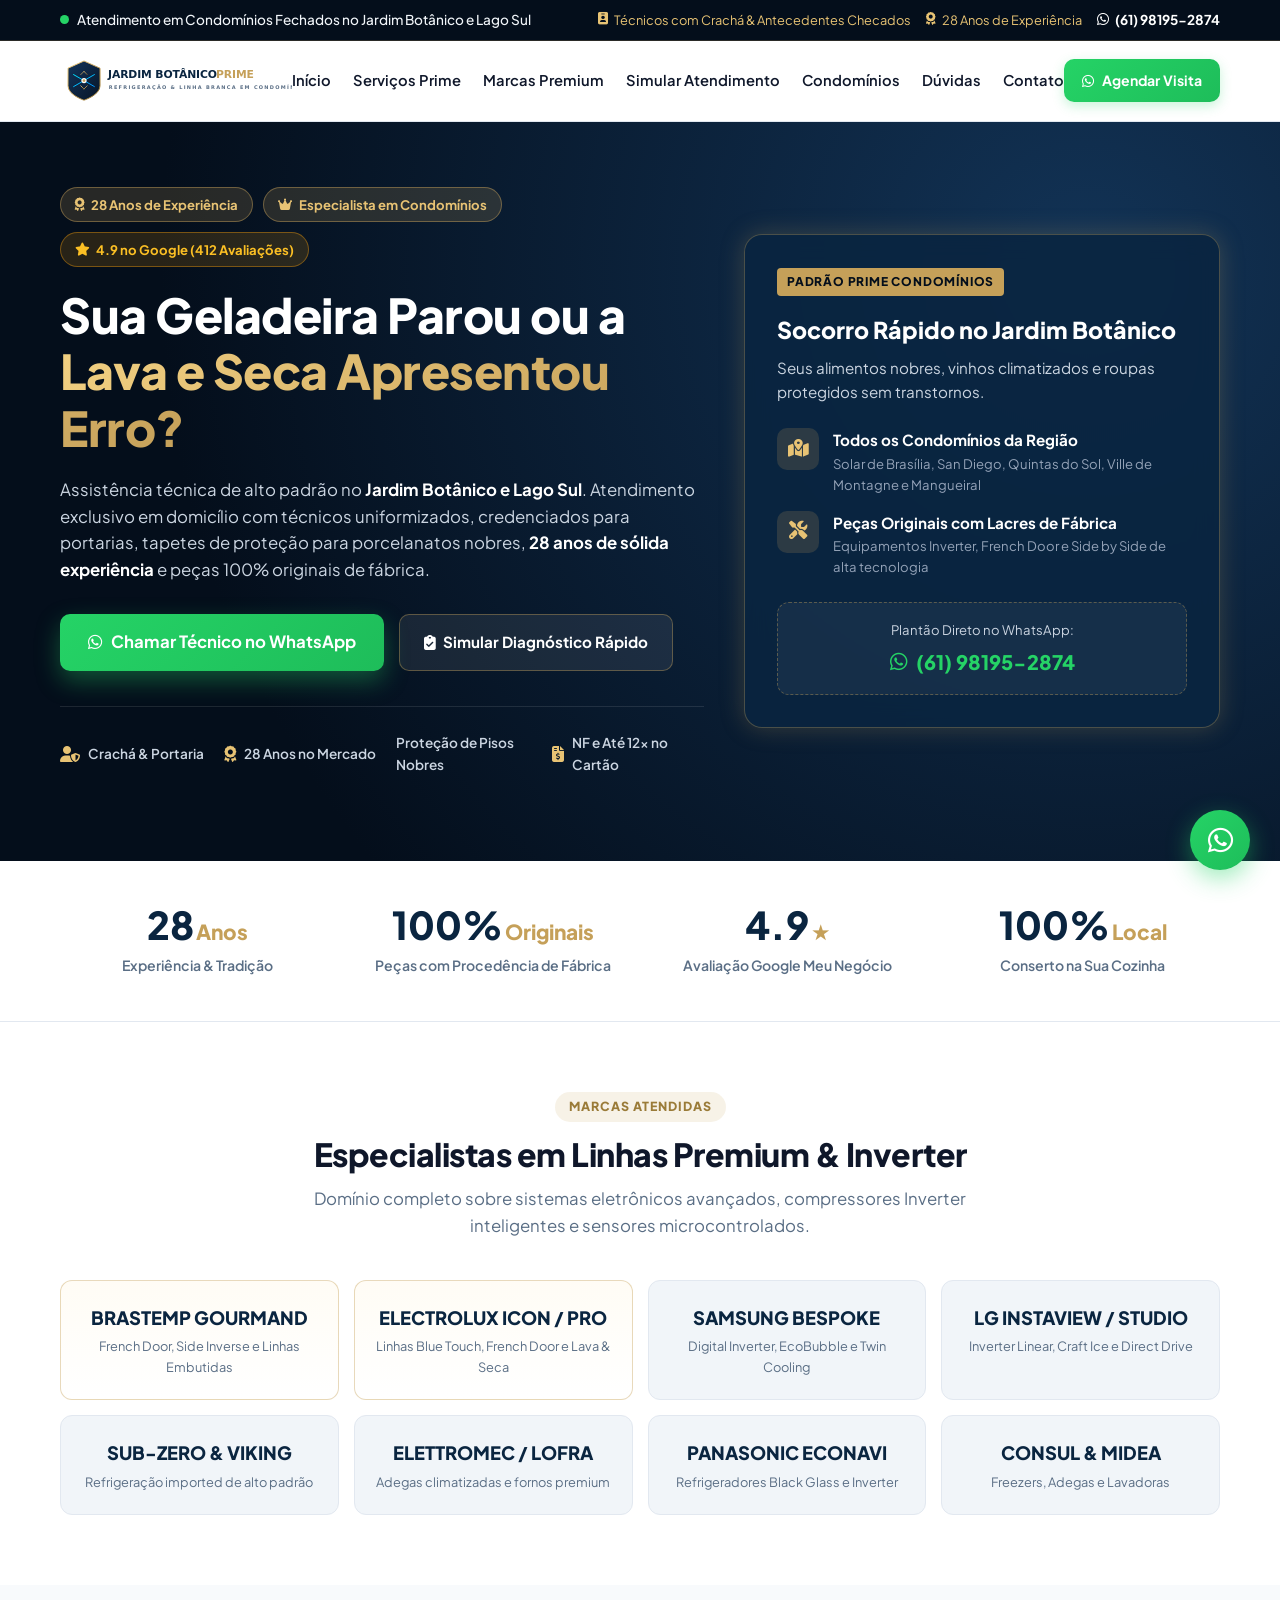
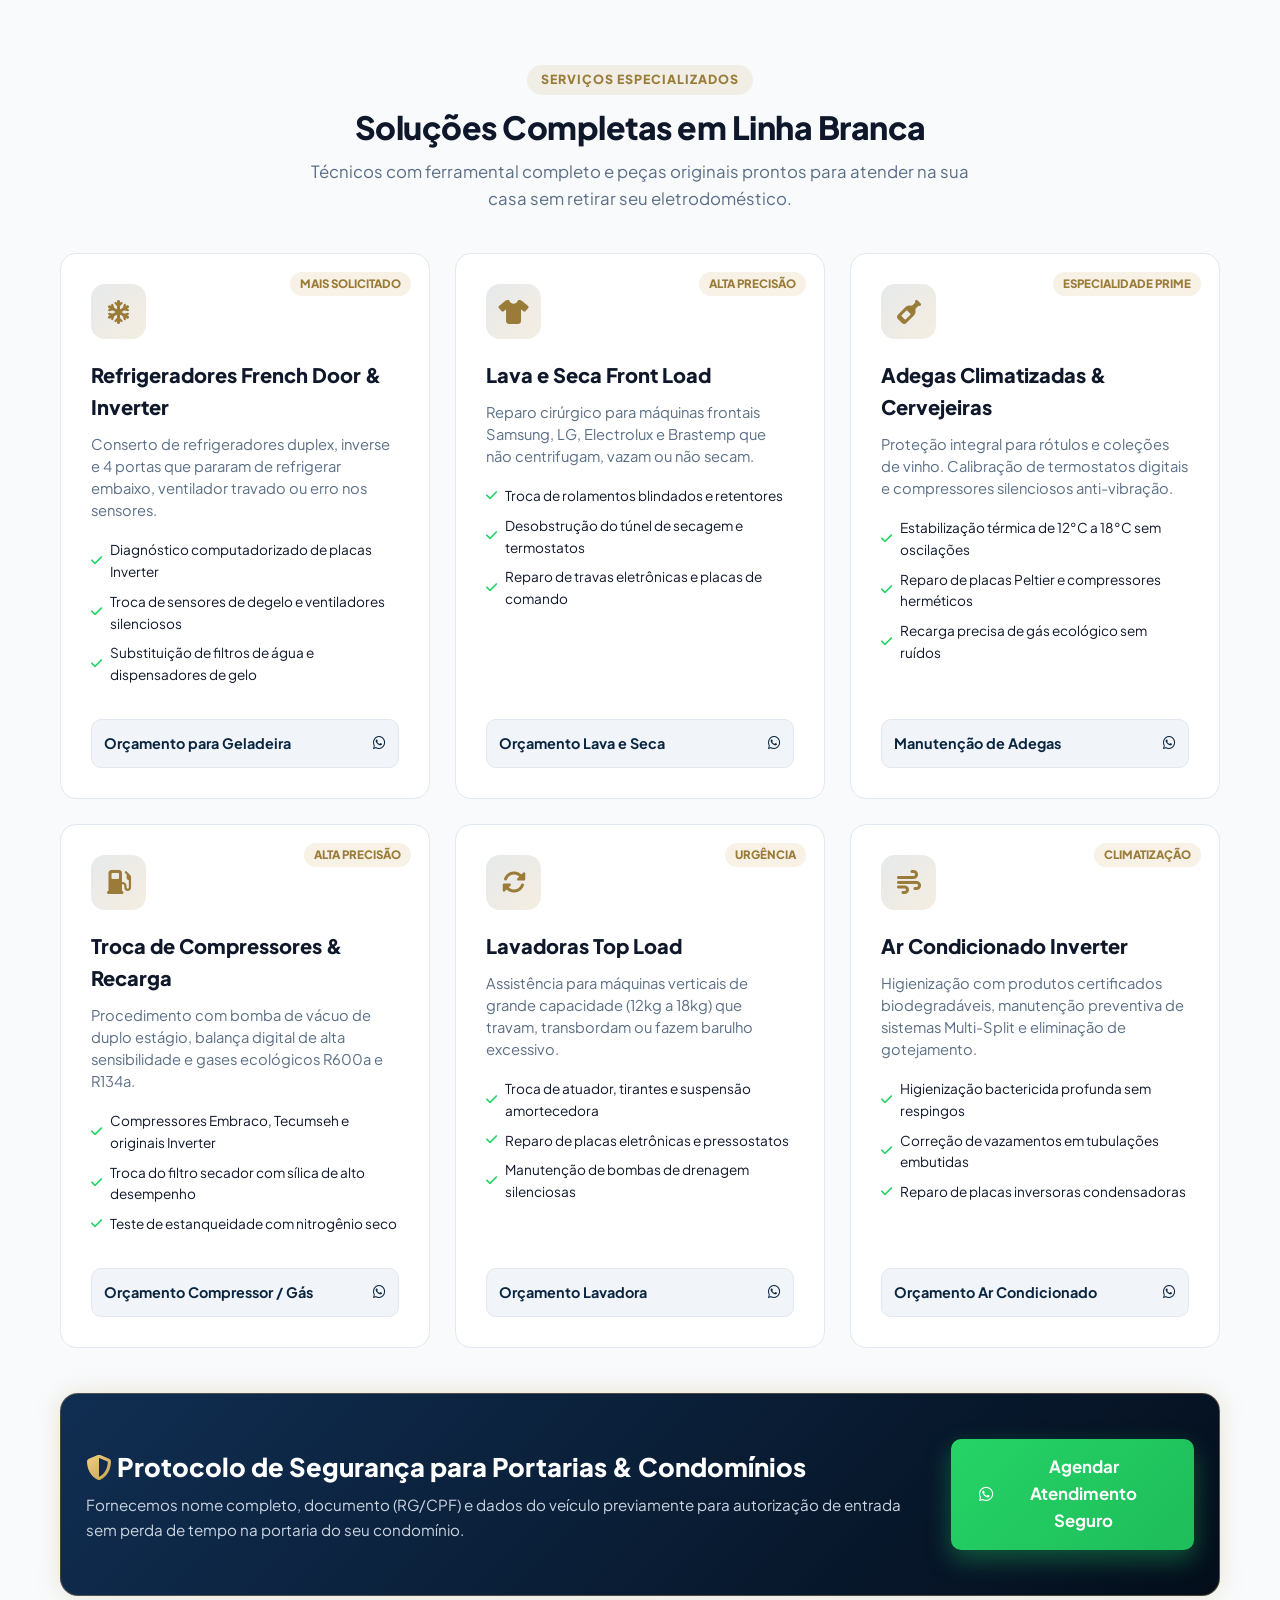
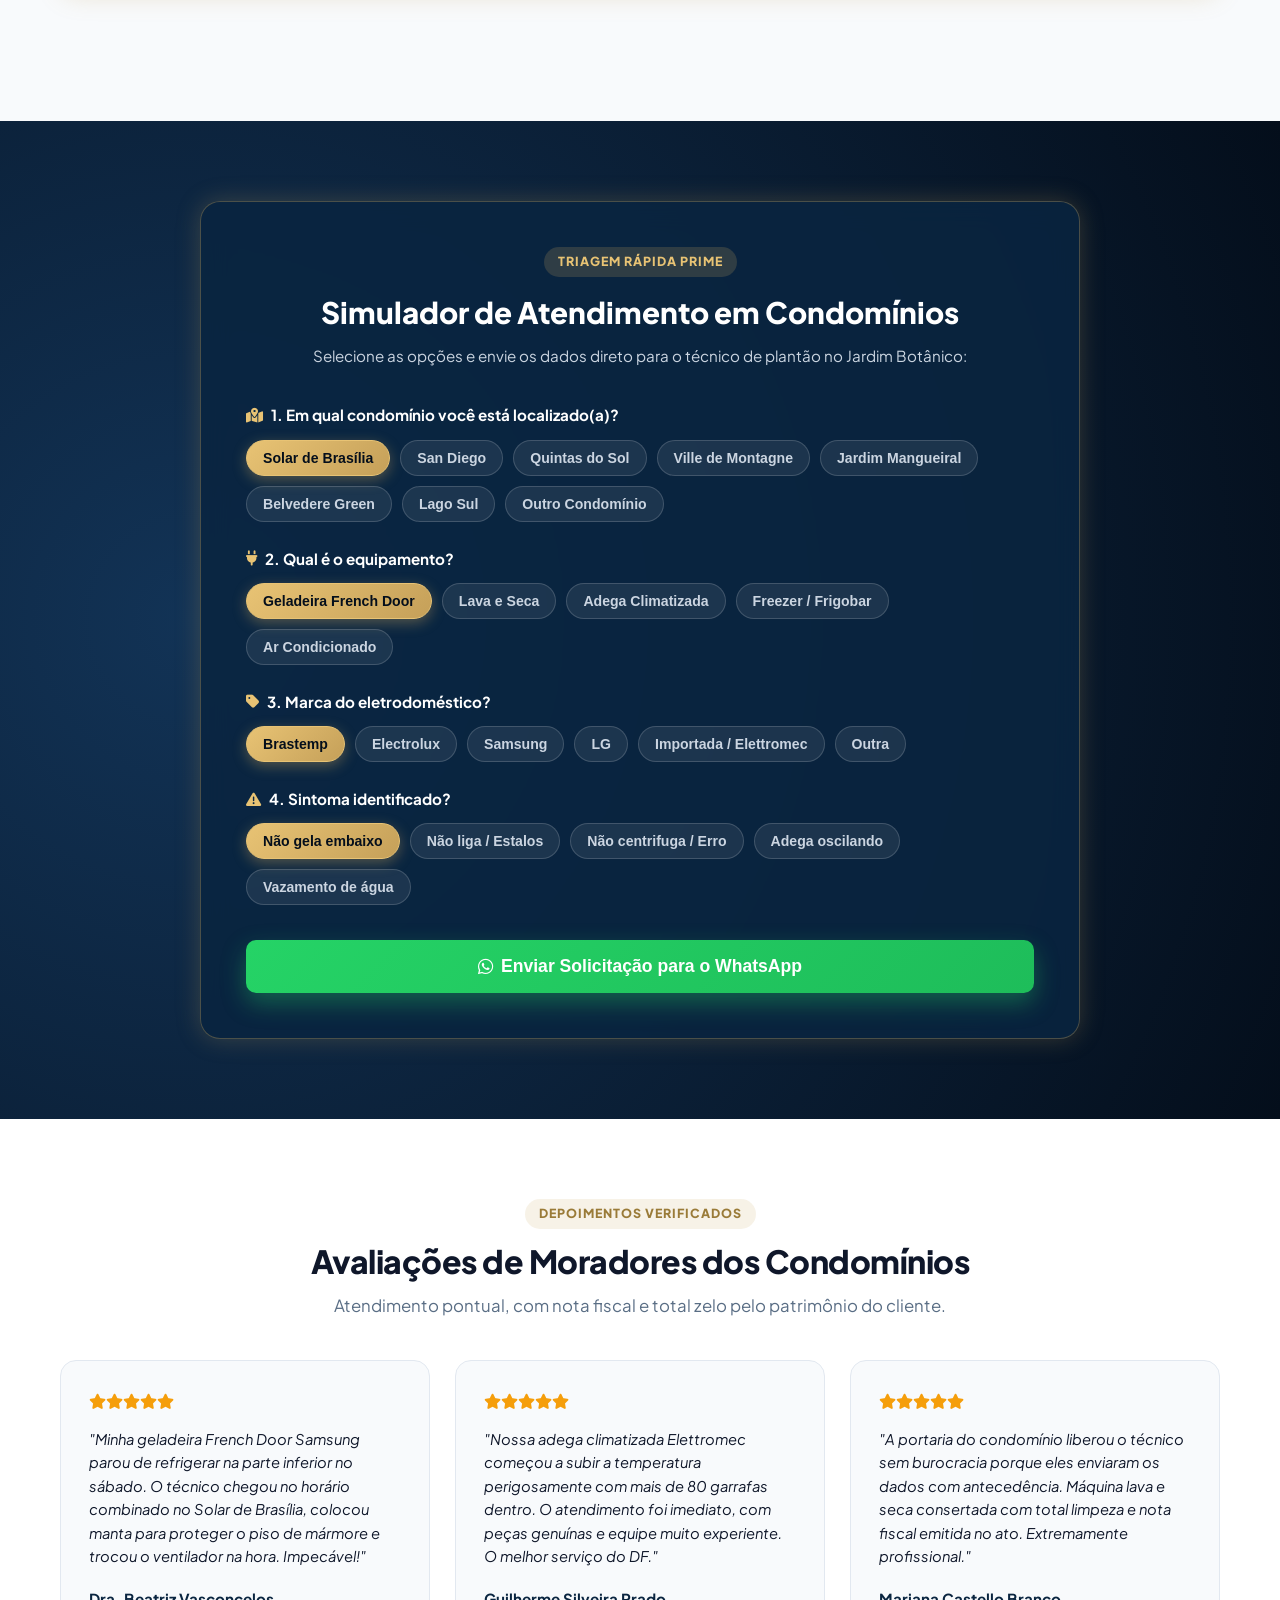
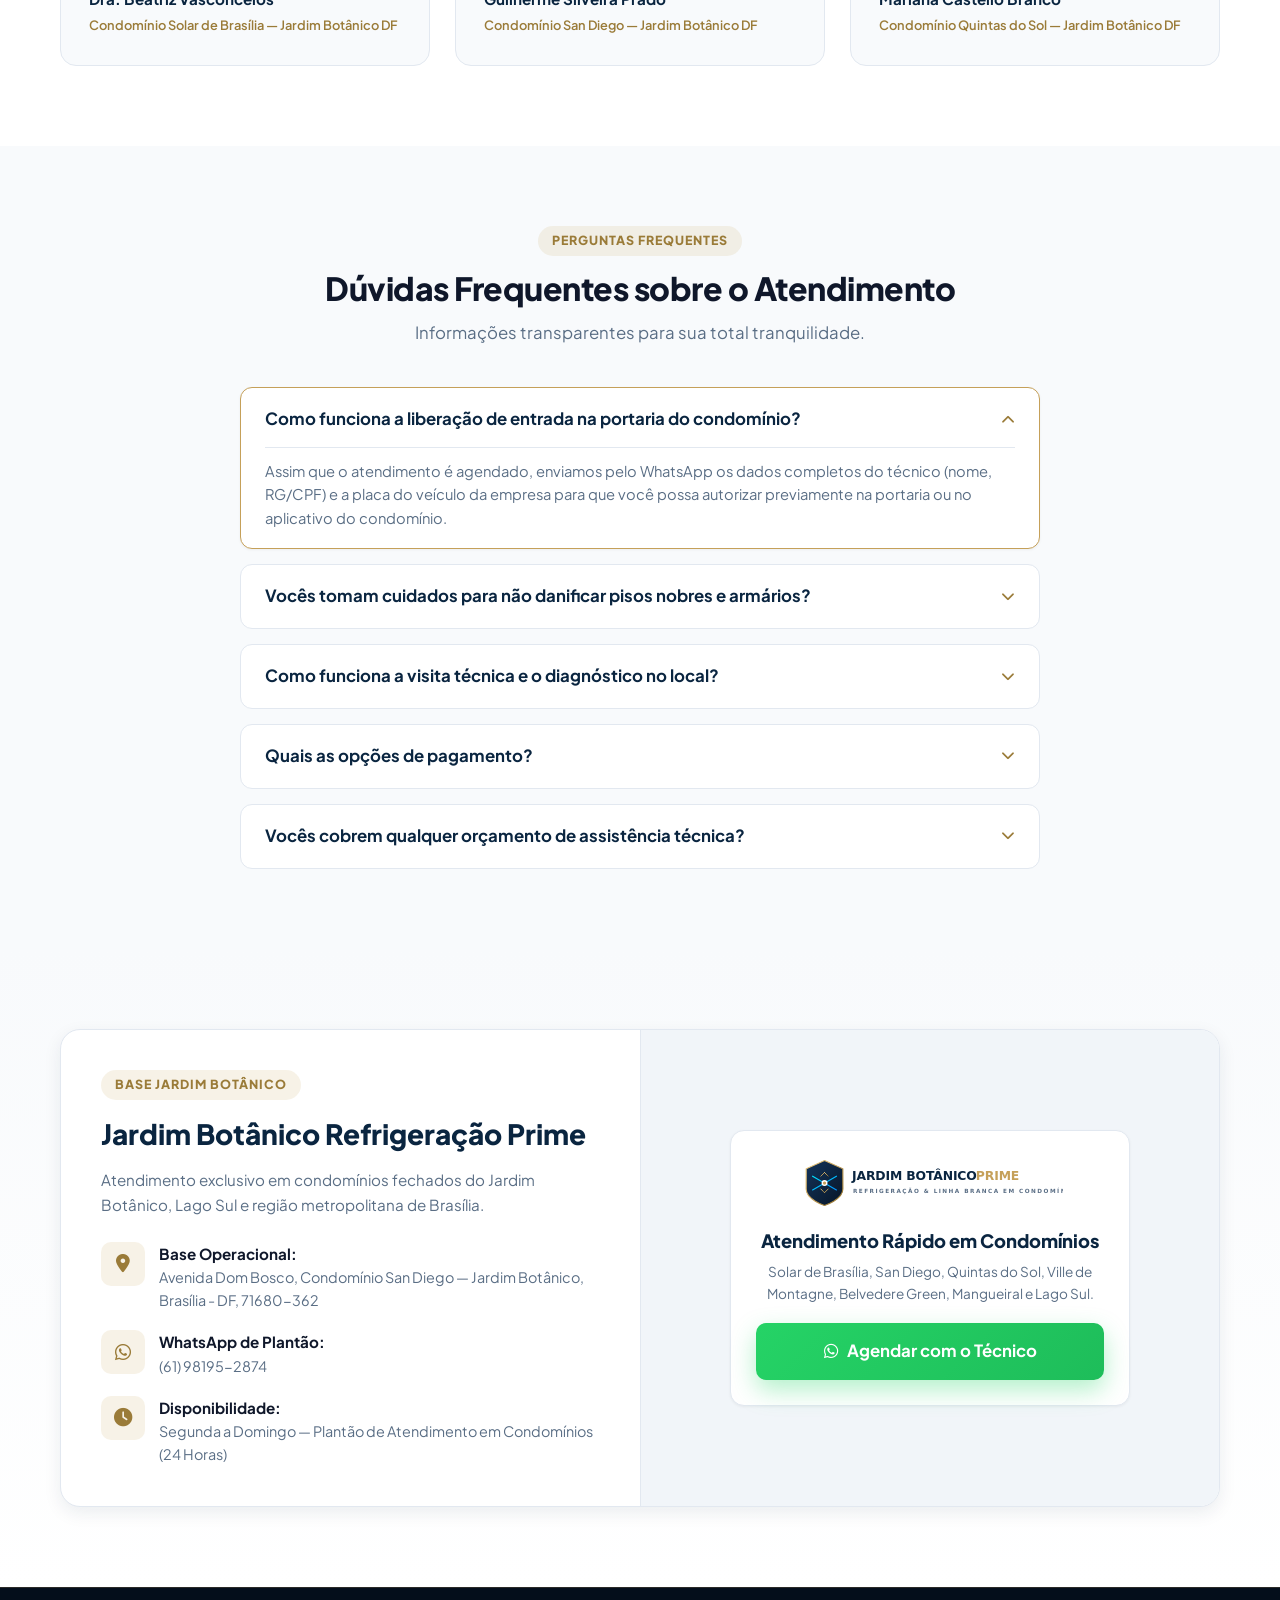
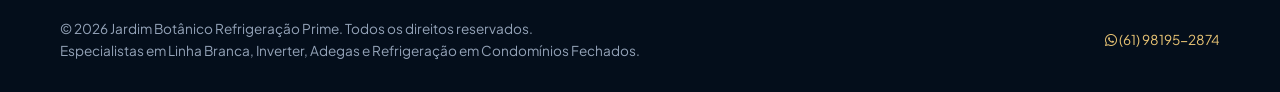
==== commit c76c29ae: "fix: atualiza para 28 anos de experiencia e remove referencias de garantia" ====
--- a/index.html
+++ b/index.html
@@ -6,7 +6,7 @@
 
   <!-- Metatags de SEO Primárias -->
   <title>Jardim Botânico Refrigeração Prime — Conserto de Geladeiras e Lavadoras em Condomínios no DF</title>
-  <meta name="description" content="Assistência técnica especializada em eletrodomésticos de alto padrão e linha branca nos condomínios do Jardim Botânico e Lago Sul. Refrigeradores French Door, Lava e Seca, Adegas e Inverter. Atendimento domiciliar com 12 meses de garantia!" />
+  <meta name="description" content="Assistência técnica especializada em eletrodomésticos de alto padrão e linha branca nos condomínios do Jardim Botânico e Lago Sul. Refrigeradores French Door, Lava e Seca, Adegas e Inverter. 28 anos de experiência e atendimento em domicílio!" />
   <meta name="keywords" content="conserto geladeira jardim botanico df, assistencia tecnica linha branca jardim botanico, conserto lava e seca solar de brasilia, conserto adega jardim botanico, assistencia brastemp gourmand brasilia, conserto samsung bespoke jardim botanico" />
   <meta name="author" content="Jardim Botânico Refrigeração Prime" />
   <meta name="robots" content="index, follow" />
@@ -26,7 +26,7 @@
   <meta property="og:locale" content="pt_BR" />
   <meta property="og:type" content="business.business" />
   <meta property="og:title" content="Jardim Botânico Refrigeração Prime | Assistência Técnica em Condomínios" />
-  <meta property="og:description" content="Atendimento exclusivo em condomínios fechados do Jardim Botânico e Lago Sul. Técnicos uniformizados com crachá, proteção de piso e 12 meses de garantia." />
+  <meta property="og:description" content="Atendimento exclusivo em condomínios fechados do Jardim Botânico e Lago Sul. Técnicos uniformizados com crachá, proteção de piso e 28 anos de experiência no mercado." />
   <meta property="og:url" content="https://jardim-botanico-refrigeracao.vercel.app/" />
   <meta property="og:site_name" content="Jardim Botânico Refrigeração Prime" />
   <meta property="og:image" content="https://jardim-botanico-refrigeracao.vercel.app/assets/logo.svg" />
@@ -108,7 +108,7 @@
       </div>
       <div class="top-bar-right">
         <span class="top-badge"><i class="fas fa-id-badge"></i> Técnicos com Crachá & Antecedentes Checados</span>
-        <span class="top-badge"><i class="fas fa-shield-alt"></i> Garantia de 12 Meses</span>
+        <span class="top-badge"><i class="fas fa-award"></i> 28 Anos de Experiência</span>
         <a href="https://wa.me/5561981952874?text=Ol%C3%A1%2C%20Jardim%20Bot%C3%A2nico%20Refrigera%C3%A7%C3%A3o!%20Vim%20pelo%20site%20e%20gostaria%20de%20um%20or%C3%A7amento%20para%20minha%20resid%C3%AAncia." target="_blank" class="top-phone">
           <i class="fab fa-whatsapp"></i> (61) 98195-2874
         </a>
@@ -151,6 +151,7 @@
       <div class="container hero-container">
         <div class="hero-content">
           <div class="hero-badges">
+            <span class="badge badge-gold"><i class="fas fa-award"></i> 28 Anos de Experiência</span>
             <span class="badge badge-gold"><i class="fas fa-crown"></i> Especialista em Condomínios</span>
             <span class="badge badge-star"><i class="fas fa-star"></i> 4.9 no Google (412 Avaliações)</span>
           </div>
@@ -161,7 +162,7 @@
           </h1>
 
           <p class="hero-subtitle">
-            Assistência técnica de alto padrão no <strong>Jardim Botânico e Lago Sul</strong>. Atendimento exclusivo em domicílio com técnicos uniformizados, credenciados para portarias, tapetes de proteção para porcelanatos nobres, <strong>12 meses de garantia formal</strong> e peças 100% originais.
+            Assistência técnica de alto padrão no <strong>Jardim Botânico e Lago Sul</strong>. Atendimento exclusivo em domicílio com técnicos uniformizados, credenciados para portarias, tapetes de proteção para porcelanatos nobres, <strong>28 anos de sólida experiência</strong> e peças 100% originais de fábrica.
           </p>
 
           <div class="hero-ctas">
@@ -177,7 +178,7 @@
 
           <div class="hero-guarantees">
             <div class="guarantee-item"><i class="fas fa-user-shield"></i><span>Crachá & Portaria</span></div>
-            <div class="guarantee-item"><i class="fas fa-medal"></i><span>Garantia de 12 Meses</span></div>
+            <div class="guarantee-item"><i class="fas fa-award"></i><span>28 Anos no Mercado</span></div>
             <div class="guarantee-item"><i class="fas fa-sparkles"></i><span>Proteção de Pisos Nobres</span></div>
             <div class="guarantee-item"><i class="fas fa-file-invoice-dollar"></i><span>NF e Até 12x no Cartão</span></div>
           </div>
@@ -213,12 +214,12 @@
     <section class="metrics-bar">
       <div class="container metrics-grid">
         <div class="metric-box">
-          <span class="metric-num">24</span><span class="metric-unit">Anos</span>
-          <p class="metric-label">Tradição & Excelência Técnica</p>
+          <span class="metric-num">28</span><span class="metric-unit">Anos</span>
+          <p class="metric-label">Experiência & Tradição</p>
         </div>
         <div class="metric-box">
-          <span class="metric-num">12</span><span class="metric-unit">Meses</span>
-          <p class="metric-label">Garantia Formal por Escrito</p>
+          <span class="metric-num">100%</span><span class="metric-unit">Originais</span>
+          <p class="metric-label">Peças com Procedência de Fábrica</p>
         </div>
         <div class="metric-box">
           <span class="metric-num">4.9</span><span class="metric-unit">★</span>
@@ -336,7 +337,7 @@
 
           <!-- 4. Troca de Compressor & Carga de Gás -->
           <div class="service-card">
-            <span class="service-badge">Garantia Formal</span>
+            <span class="service-badge">Alta Precisão</span>
             <div class="service-icon-box"><i class="fas fa-gas-pump"></i></div>
             <h3 class="service-name">Troca de Compressores & Recarga</h3>
             <p class="service-text">Procedimento com bomba de vácuo de duplo estágio, balança digital de alta sensibilidade e gases ecológicos R600a e R134a.</p>
@@ -493,7 +494,7 @@
 
           <div class="testimonial-card">
             <div class="test-stars"><i class="fas fa-star"></i><i class="fas fa-star"></i><i class="fas fa-star"></i><i class="fas fa-star"></i><i class="fas fa-star"></i></div>
-            <p class="test-text">"Nossa adega climatizada Elettromec começou a subir a temperatura perigosamente com mais de 80 garrafas dentro. O atendimento foi imediato, com peças genuínas e garantia de 12 meses. O melhor serviço do DF."</p>
+            <p class="test-text">"Nossa adega climatizada Elettromec começou a subir a temperatura perigosamente com mais de 80 garrafas dentro. O atendimento foi imediato, com peças genuínas e equipe muito experiente. O melhor serviço do DF."</p>
             <div class="test-author">
               <strong>Guilherme Silveira Prado</strong>
               <span>Condomínio San Diego — Jardim Botânico DF</span>
@@ -533,8 +534,8 @@
           </details>
 
           <details class="faq-item">
-            <summary>Qual o prazo e a cobertura da garantia?</summary>
-            <p>Oferecemos até 12 meses de garantia formal por escrito para as peças substituídas e serviços executados, acompanhado de termo formal de garantia e nota fiscal.</p>
+            <summary>Como funciona a visita técnica e o diagnóstico no local?</summary>
+            <p>Nosso técnico se desloca até sua residência no Jardim Botânico com ferramental completo e peças de reposição. Ele realiza a inspeção minuciosa na sua presença, identifica a falha e apresenta a solução transparente antes de qualquer intervenção.</p>
           </details>
 
           <details class="faq-item">
@@ -544,7 +545,7 @@
 
           <details class="faq-item">
             <summary>Vocês cobrem qualquer orçamento de assistência técnica?</summary>
-            <p>Sim! Cobrimos orçamentos comprovados de empresas registradas, assegurando o uso de peças genuínas de fábrica com nossa garantia estendida de 12 meses.</p>
+            <p>Sim! Cobrimos orçamentos comprovados de empresas registradas, assegurando o uso de peças genuínas de fábrica e atendimento ágil na sua residência.</p>
           </details>
         </div>
       </div>
